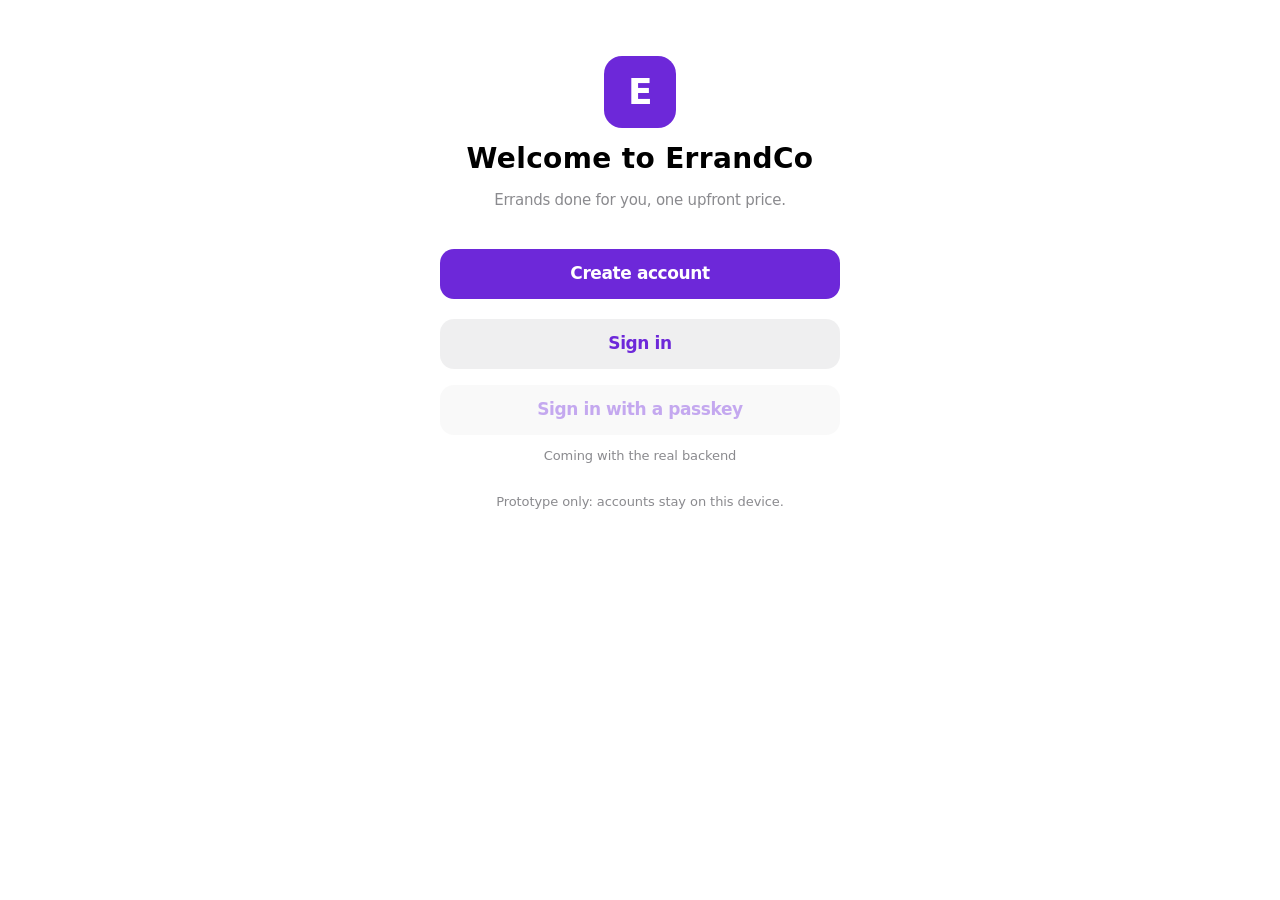
==== customer/index.html @ 7cc0bb56 "Clean build" ====
<!doctype html>
<html lang="en">
<head>
<meta charset="utf-8">
<meta http-equiv="Content-Security-Policy" content="default-src 'none'; script-src 'self' https://maps.googleapis.com; script-src-attr 'none'; style-src 'self' 'unsafe-inline' https://fonts.googleapis.com; img-src 'self' data: blob: https://*.googleapis.com https://*.gstatic.com https://*.google.com https://*.googleusercontent.com; font-src https://fonts.gstatic.com; connect-src 'self' https://*.googleapis.com https://*.google.com https://*.gstatic.com data: blob:; worker-src 'self' blob:; manifest-src 'self'; frame-src https://*.google.com; object-src 'none'; base-uri 'none'; form-action 'none'; upgrade-insecure-requests">
<meta name="referrer" content="strict-origin-when-cross-origin">
<meta name="viewport" content="width=device-width,initial-scale=1,viewport-fit=cover">
<title>ErrandCo</title>
<meta name="description" content="Multi-stop errands with one upfront, route-optimized price.">
<meta name="theme-color" content="#6D28D9">
<meta name="apple-mobile-web-app-capable" content="yes">
<meta name="mobile-web-app-capable" content="yes">
<meta name="apple-mobile-web-app-status-bar-style" content="default">
<meta name="apple-mobile-web-app-title" content="ErrandCo">
<link rel="manifest" href="manifest.webmanifest">
<link rel="apple-touch-icon" href="icons/icon-180.png">
<link rel="apple-touch-icon" sizes="152x152" href="icons/icon-152.png">
<link rel="apple-touch-icon" sizes="167x167" href="icons/icon-167.png">
<link rel="apple-touch-icon" sizes="180x180" href="icons/icon-180.png">
<link rel="icon" href="icons/icon-192.png">
<link rel="stylesheet" href="../css/app.css?v=11">
</head>
<body data-app="customer">
<div class="stage" id="stage">
  <div class="device" id="device">
    <div class="statusbar" aria-hidden="true"><span id="sbtime">9:41</span><span class="isl"></span><span class="sym"><svg width="18" height="12" viewBox="0 0 18 12"><rect x="0" y="8" width="3" height="4" rx="1" fill="currentColor"/><rect x="5" y="5" width="3" height="7" rx="1" fill="currentColor"/><rect x="10" y="2" width="3" height="10" rx="1" fill="currentColor"/><rect x="15" y="0" width="3" height="12" rx="1" fill="currentColor"/></svg><svg width="26" height="12" viewBox="0 0 26 12"><rect x=".5" y=".5" width="22" height="11" rx="3" fill="none" stroke="currentColor" opacity=".4"/><rect x="2" y="2" width="17" height="8" rx="1.5" fill="currentColor"/><rect x="23.5" y="4" width="1.5" height="4" rx=".7" fill="currentColor" opacity=".4"/></svg></span></div>
    <div id="map" aria-label="Map"></div>
    <div id="screen"></div>
    <div class="toast" id="toast" role="status" aria-live="polite"></div>
    <div class="homebar"></div>
  </div>
</div>
<div class="desk" id="desk" style="display:none"></div>
<script src="../js/config.js?v=11"></script>
<script src="../js/settings.js?v=11"></script>
<script src="../js/icons.js?v=11"></script>
<script src="../js/solver.js?v=11"></script>
<script src="../js/maps.js?v=11"></script>
<script src="../js/places.js?v=11"></script>
<script src="../js/catalog.js?v=11"></script>
<script src="../js/pricing.js?v=11"></script>
<script src="../js/pay.js?v=11"></script>
<script src="../js/data.js?v=11"></script>
<script src="../js/orders.js?v=11"></script>
<script src="../js/auth.js?v=11"></script>
<script src="../js/app.js?v=11"></script>
<script src="../js/addstop.js?v=11"></script>
<script src="../js/line.js?v=11"></script>
<script src="../js/tiles.js?v=11"></script>
</body>
</html>
---- css/app.css ----
/* ErrandCo — iOS (HIG) styled prototype. Tokens follow Apple system colors; one brand accent. */
:root{
  --accent:#6D28D9; --on-accent:#fff;
  --tint:var(--accent);
  --bg:#fff; --bg2:#F2F2F7; --bg-grouped:#F2F2F7; --cell:#fff; --cell-pressed:#E5E5EA;
  --label:#000; --label2:rgba(60,60,67,.6); --label3:rgba(60,60,67,.3);
  --sep:rgba(60,60,67,.18); --fill:rgba(120,120,128,.12); --fill2:rgba(120,120,128,.2);
  --material:rgba(249,249,249,.78); --material-thick:rgba(255,255,255,.88);
  --green:#34C759; --orange:#FF9500; --red:#FF3B30; --yellow:#FFCC00; --gold:#B7791F;
  --shadow:0 8px 32px rgba(0,0,0,.14);
  --map-land:#F1EFE9; --map-road:#fff; --map-major:#FFE9A8; --map-water:#AADAFF; --map-park:#CDEBC6; --map-label:#5B7E99;
  --map-casing:rgba(0,0,0,.18); --map-pin-dark:#1C1C1E; --map-done:#8E8E93;
  --spring:cubic-bezier(.32,.72,0,1); --sat:0px; --sab:0px;
  --font:-apple-system,BlinkMacSystemFont,"SF Pro Text","SF Pro Display","SF Pro",system-ui,"Helvetica Neue",Helvetica,Arial,sans-serif;
  color-scheme:light dark;
}
@media (prefers-color-scheme:dark){:root{
  --tint:color-mix(in srgb,var(--accent) 55%,#fff);
  --bg:#000; --bg2:#1C1C1E; --bg-grouped:#000; --cell:#1C1C1E; --cell-pressed:#2C2C2E;
  --label:#fff; --label2:rgba(235,235,245,.6); --label3:rgba(235,235,245,.3);
  --sep:rgba(84,84,88,.6); --fill:rgba(120,120,128,.24); --fill2:rgba(120,120,128,.36);
  --material:rgba(30,30,30,.75); --material-thick:rgba(28,28,30,.9);
  --map-land:#242628; --map-road:#3A3D41; --map-major:#5A4E2E; --map-water:#17304A; --map-park:#22392A; --map-label:#7FA3C2;
  --map-casing:rgba(0,0,0,.5); --map-pin-dark:#3A3A3C; --shadow:0 8px 32px rgba(0,0,0,.6);
}}
*{box-sizing:border-box;-webkit-tap-highlight-color:transparent}
html,body{margin:0;height:100%}
body{font-family:var(--font);font-size:17px;line-height:1.29;letter-spacing:-.41px;color:var(--label);background:var(--bg-grouped);-webkit-font-smoothing:antialiased;overflow:hidden}
button{font:inherit;color:inherit;letter-spacing:inherit}
svg.i{width:22px;height:22px;flex:none;stroke:currentColor;fill:none;stroke-width:1.8;stroke-linecap:round;stroke-linejoin:round;vertical-align:middle}
svg.i.s{width:17px;height:17px}svg.i.l{width:28px;height:28px}svg.i.fill{fill:currentColor;stroke:none}

/* ---------- Prototype shell (desktop) ---------- */
.proto{position:fixed;top:12px;left:50%;transform:translateX(-50%);z-index:1000;display:flex;gap:8px;align-items:center;padding:4px;border-radius:14px;background:var(--material);backdrop-filter:blur(20px) saturate(180%);-webkit-backdrop-filter:blur(20px) saturate(180%);box-shadow:0 2px 12px rgba(0,0,0,.12)}
.proto .brand{font-weight:700;font-size:15px;padding:0 8px 0 10px;white-space:nowrap}
.more{width:32px;height:32px;border-radius:50%;border:0;background:var(--fill);cursor:pointer;display:grid;place-items:center}
.pop{position:fixed;z-index:1001;top:60px;left:50%;transform:translateX(-50%);width:280px;background:var(--material-thick);backdrop-filter:blur(30px) saturate(180%);-webkit-backdrop-filter:blur(30px) saturate(180%);border-radius:14px;box-shadow:var(--shadow);padding:8px 0;display:none}
.pop.open{display:block;animation:popin .35s var(--spring)}

.pop h6{margin:6px 16px;font-size:13px;color:var(--label2);font-weight:400;text-transform:uppercase;letter-spacing:0}
.pop .acc{display:flex;align-items:center;gap:12px;padding:11px 16px;cursor:pointer;border:0;background:none;width:100%;text-align:left}
.pop .acc:active{background:var(--fill)}.pop .acc .dot{width:22px;height:22px;border-radius:50%}
.pop .acc .ck{margin-left:auto;color:var(--tint);visibility:hidden}.pop .acc.cur .ck{visibility:visible}
.stage{position:absolute;inset:0;display:flex;align-items:center;justify-content:center;padding-top:56px}
.device{position:relative;width:390px;height:844px;border-radius:54px;background:var(--bg);overflow:hidden;box-shadow:0 0 0 11px #1a1a1a,0 0 0 13px #3a3a3a,0 30px 80px rgba(0,0,0,.35);--sat:47px;--sab:34px;transform-origin:center;isolation:isolate}
.statusbar{position:absolute;top:0;left:0;right:0;height:47px;z-index:60;display:flex;align-items:center;justify-content:space-between;padding:0 30px 0 44px;font-weight:600;font-size:16px;pointer-events:none}
.statusbar .isl{position:absolute;left:50%;top:11px;width:122px;height:35px;border-radius:20px;background:#000;transform:translateX(-50%)}
.statusbar .sym{display:flex;gap:6px;align-items:center}
.homebar{position:absolute;bottom:8px;left:50%;transform:translateX(-50%);width:134px;height:5px;border-radius:3px;background:var(--label);z-index:70;pointer-events:none}
.desk{position:absolute;inset:0;padding-top:64px;overflow:auto;background:var(--bg-grouped)}

/* ---------- Screen basics ---------- */
#map{position:absolute;inset:0;z-index:0;transition:opacity .4s var(--spring)}
#map svg{width:100%;height:100%;display:block}
#screen{position:absolute;inset:0;z-index:1;pointer-events:none}
#screen>*{pointer-events:auto}.btn,.cell.tap,.chip,.seg button,.tabbar button,.iconbtn,.where{transition:transform .35s var(--spring),filter .2s,background-color .2s;cursor:pointer;user-select:none}.btn:active,.chip:active,.iconbtn:active,.where:active{transform:scale(.96);filter:brightness(.92)}
.cell.tap:active{background:var(--cell-pressed)}

.fade{animation:fade .35s ease}@keyframes fade{from{opacity:0}to{opacity:1}}

/* Floating map buttons */
.fbtn{position:absolute;z-index:5;width:44px;height:44px;border-radius:50%;border:0;background:var(--material-thick);backdrop-filter:blur(20px);-webkit-backdrop-filter:blur(20px);box-shadow:0 2px 10px rgba(0,0,0,.18);display:grid;place-items:center;cursor:pointer}
.fbtn.tl{top:calc(var(--sat) + 8px);left:16px}

/* ---------- Sheet with grabber + detents ---------- */
.sheet{position:absolute;left:0;right:0;bottom:0;z-index:10;display:flex;flex-direction:column;background:var(--material-thick);backdrop-filter:blur(30px) saturate(180%);-webkit-backdrop-filter:blur(30px) saturate(180%);border-radius:14px 14px 0 0;box-shadow:0 -2px 24px rgba(0,0,0,.14);transition:height .5s var(--spring);will-change:height}
.sheet.solid{background:var(--bg)}
.sheet .grabber{flex:none;height:21px;display:flex;align-items:center;justify-content:center;cursor:grab;touch-action:none}
.sheet .grabber i{width:36px;height:5px;border-radius:3px;background:var(--label3)}
.sheet .sh-head{flex:none;padding:0 16px 8px;touch-action:none}
.sheet .sh-body{flex:1;overflow-y:auto;overflow-x:hidden;padding:0 16px 16px;overscroll-behavior:contain}
.sheet .sh-foot{flex:none;padding:8px 16px calc(var(--sab) + 8px);border-top:.5px solid var(--sep);background:var(--material-thick)}
.sheet.has-tabbar{bottom:calc(49px + var(--sab))}
.sheet.has-tabbar .sh-body{padding-bottom:8px}

/* ---------- Type ---------- */
.lt{font-size:34px;line-height:41px;font-weight:700;letter-spacing:.37px;margin:0}
.t1{font-size:28px;line-height:34px;font-weight:700;letter-spacing:.36px;margin:0}
.t2{font-size:22px;line-height:28px;font-weight:700;letter-spacing:.35px;margin:0}
.t3{font-size:20px;line-height:25px;font-weight:600;letter-spacing:.38px;margin:0}
.hl{font-size:17px;font-weight:600}
.sub{font-size:15px;letter-spacing:-.24px}
.fn{font-size:13px;letter-spacing:-.08px;color:var(--label2)}
.cap{font-size:12px;color:var(--label2)}
.sec{color:var(--label2)}.tint{color:var(--tint)}.green{color:var(--green)}
.num{font-variant-numeric:tabular-nums}
.big-price{font-size:48px;font-weight:700;letter-spacing:-.5px;line-height:1}

/* ---------- Grouped inset lists ---------- */
.group-h{font-size:13px;color:var(--label2);text-transform:uppercase;margin:24px 16px 8px;letter-spacing:-.08px}
.sh-body .group-h,.page-body .group-h{margin-left:16px}
.group{background:var(--cell);border-radius:10px;overflow:hidden}
.group+.group-f,.group-f{font-size:13px;color:var(--label2);margin:8px 16px 0;line-height:18px}
.sheet .group{background:var(--cell)}
.cell{display:flex;align-items:center;gap:12px;min-height:44px;padding:11px 16px;position:relative;background:var(--cell)}
.cell+.cell::before{content:'';position:absolute;top:0;right:0;left:var(--inset,16px);border-top:.5px solid var(--sep)}
.cell .ic{width:30px;height:30px;border-radius:7px;display:grid;place-items:center;flex:none;background:var(--accent);color:var(--on-accent)}
.cell .ic svg{width:18px;height:18px}
.cell .ic.gray{background:#8E8E93;color:#fff}.cell .ic.green{background:var(--green);color:#fff}.cell .ic.orange{background:var(--orange);color:#fff}.cell .ic.round{border-radius:50%;width:40px;height:40px}
.cell .grow{flex:1;min-width:0}.cell .title{font-size:17px}.cell .subt{font-size:15px;color:var(--label2);margin-top:1px}
.cell .acc{color:var(--label2);display:flex;align-items:center;gap:4px;white-space:nowrap}
.cell .chev{color:var(--label3)}
.cell input[type=text],.cell input[type=number],.cell select{border:0;background:transparent;font:inherit;color:var(--label);outline:none;width:100%;padding:0}
.cell input::placeholder{color:var(--label3)}
.ellip{white-space:nowrap;overflow:hidden;text-overflow:ellipsis}

/* ---------- Controls ---------- */
.btn{display:flex;align-items:center;justify-content:center;gap:8px;width:100%;min-height:50px;border:0;border-radius:14px;font-size:17px;font-weight:600;background:var(--accent);color:var(--on-accent)}
.btn.gray{background:var(--fill);color:var(--tint)}.btn.plain{background:none;color:var(--tint);min-height:44px}
.btn.dark{background:var(--label);color:var(--bg)}.btn.sm{min-height:34px;font-size:15px;width:auto;padding:0 14px;border-radius:17px;display:inline-flex}
.btn:disabled{opacity:.4;pointer-events:none}
.btn+.btn{margin-top:8px}
.chip{display:inline-flex;align-items:center;gap:6px;height:34px;padding:0 14px;border-radius:17px;border:0;background:var(--fill);font-size:15px;font-weight:500;white-space:nowrap}
.chip.on{background:var(--accent);color:var(--on-accent)}
.chip.tint{color:var(--tint)}
.chips{display:flex;gap:8px;overflow-x:auto;scrollbar-width:none;padding:2px 0}.chips::-webkit-scrollbar{display:none}
.seg{display:flex;background:var(--fill);border-radius:9px;padding:2px;position:relative}
.seg button{flex:1;border:0;background:none;padding:6px 8px;font-size:13px;font-weight:500;border-radius:7px;min-height:28px;position:relative;z-index:1}
.seg button.on{background:var(--cell);font-weight:600;box-shadow:0 3px 8px rgba(0,0,0,.12),0 3px 1px rgba(0,0,0,.04)}
@media (prefers-color-scheme:dark){.seg button.on{background:#636366}}
.iconbtn{width:36px;height:36px;border-radius:50%;border:0;background:var(--fill);display:grid;place-items:center;color:var(--tint);flex:none}
.iconbtn.on{background:var(--accent);color:var(--on-accent)}
.toggle{position:relative;width:51px;height:31px;border-radius:16px;background:var(--fill2);border:0;flex:none;cursor:pointer;transition:background .25s}
.toggle::after{content:'';position:absolute;top:2px;left:2px;width:27px;height:27px;border-radius:50%;background:#fff;box-shadow:0 3px 8px rgba(0,0,0,.15);transition:transform .35s var(--spring)}
.toggle.on{background:var(--green)}.toggle.on::after{transform:translateX(20px)}
.stepper{display:flex;background:var(--fill);border-radius:8px;overflow:hidden}.stepper button{border:0;background:none;width:44px;height:32px;font-size:20px;cursor:pointer}.stepper button+button{border-left:.5px solid var(--sep)}
.badge{display:inline-flex;align-items:center;gap:3px;height:20px;padding:0 7px;border-radius:6px;font-size:12px;font-weight:600;background:var(--fill);color:var(--label2);vertical-align:middle;white-space:nowrap}
.badge.acc{background:var(--accent);color:var(--on-accent)}.badge.green{background:rgba(52,199,89,.16);color:#1E8E3E}.badge.orange{background:rgba(255,149,0,.16);color:#B25E00}
@media (prefers-color-scheme:dark){.badge.green{color:#30D158}.badge.orange{color:#FFB340}}
.bar{height:6px;border-radius:3px;background:var(--fill);overflow:hidden}.bar>i{display:block;height:100%;background:var(--accent);border-radius:3px;transition:width .6s var(--spring)}
.input{width:100%;height:44px;border:0;border-radius:10px;background:var(--fill);padding:0 12px;font:inherit;color:var(--label);outline:none}
.input:focus{box-shadow:0 0 0 2px var(--accent)}
.where{display:flex;align-items:center;gap:10px;height:52px;padding:0 16px;border-radius:12px;background:var(--fill);font-size:20px;font-weight:600;border:0;width:100%;text-align:left;color:var(--label)}

/* Upsell cards (honest) */
.ups{border-radius:12px;background:var(--cell);padding:12px 12px 12px 16px;display:flex;gap:12px;align-items:center;position:relative}
.ups+.ups{margin-top:8px}
.ups .x{position:absolute;top:6px;right:6px;width:24px;height:24px;border-radius:50%;border:0;background:var(--fill);color:var(--label2);display:grid;place-items:center;cursor:pointer}
.ups .x svg{width:12px;height:12px}

/* Route list */
.rstop{display:flex;gap:12px;position:relative;padding:10px 0}
.rstop .rail{width:28px;display:flex;flex-direction:column;align-items:center;flex:none}
.rstop .n{width:26px;height:26px;border-radius:50%;background:var(--accent);color:var(--on-accent);display:grid;place-items:center;font-size:13px;font-weight:700}
.rstop .n.done{background:var(--map-done)}.rstop .n.end{background:var(--map-pin-dark);border-radius:7px}.rstop .n.start{background:var(--map-pin-dark);width:14px;height:14px;margin:6px}
.rstop:not(:last-child) .rail::after{content:'';flex:1;width:2px;background:var(--sep);margin-top:4px;margin-bottom:-14px}
.carry{display:inline-flex;align-items:center;gap:4px;font-size:12px;color:var(--tint);font-weight:600}

/* Tab bar & nav bar */
.tabbar{position:absolute;left:0;right:0;bottom:0;z-index:20;display:flex;height:calc(49px + var(--sab));padding-bottom:var(--sab);background:var(--material);backdrop-filter:blur(20px) saturate(180%);-webkit-backdrop-filter:blur(20px) saturate(180%);border-top:.5px solid var(--sep)}
.tabbar button{flex:1;border:0;background:none;display:flex;flex-direction:column;align-items:center;justify-content:center;gap:2px;font-size:10px;font-weight:500;color:#8E8E93;padding-top:2px}
.tabbar button svg{width:24px;height:24px}
.tabbar button.on{color:var(--tint)}
.page{position:absolute;inset:0;overflow-y:auto;background:var(--bg-grouped);padding-bottom:calc(49px + var(--sab) + 24px)}
.page.notab{padding-bottom:calc(var(--sab) + 24px)}
.navbar{position:sticky;top:0;z-index:15;height:calc(44px + var(--sat));padding-top:var(--sat);display:flex;align-items:center;justify-content:center;border-bottom:.5px solid transparent;transition:background .25s,border-color .25s}
.navbar .nt{font-size:17px;font-weight:600;opacity:0;transform:translateY(6px);transition:opacity .25s,transform .35s var(--spring)}
.navbar .nl,.navbar .nr{position:absolute;bottom:0;height:44px;display:flex;align-items:center;padding:0 8px}.navbar .nl{left:0}.navbar .nr{right:8px}
.page.scrolled .navbar{background:var(--material);backdrop-filter:blur(20px) saturate(180%);-webkit-backdrop-filter:blur(20px) saturate(180%);border-bottom-color:var(--sep)}
.page.scrolled .navbar .nt{opacity:1;transform:none}
.page .lt{padding:4px 16px 8px;transition:opacity .2s}
.page.scrolled .lt{opacity:0}
.page-body{padding:0 16px}
.backbtn{display:flex;align-items:center;gap:2px;color:var(--tint);border:0;background:none;font-size:17px;cursor:pointer;padding:0 8px}

/* Chat */
.bubble{max-width:78%;padding:8px 14px;border-radius:18px;margin:2px 0;font-size:17px;line-height:22px;width:fit-content}
.bubble.me{background:var(--accent);color:var(--on-accent);margin-left:auto;border-bottom-right-radius:6px}
.bubble.them{background:var(--fill2);border-bottom-left-radius:6px}
.chatbar{display:flex;gap:8px;align-items:center}
.chatbar input{flex:1;height:36px;border-radius:18px;border:.5px solid var(--sep);background:var(--cell);padding:0 14px;font:inherit;color:var(--label);outline:none}

/* Runner */
.go{width:96px;height:96px;border-radius:50%;border:0;background:var(--accent);color:var(--on-accent);font-size:26px;font-weight:800;letter-spacing:1px;box-shadow:0 0 0 8px color-mix(in srgb,var(--accent) 22%,transparent),0 10px 30px rgba(0,0,0,.25);cursor:pointer;transition:transform .4s var(--spring)}
.go:active{transform:scale(.92)}
.turn{position:absolute;z-index:6;top:calc(var(--sat) + 8px);left:12px;right:12px;border-radius:16px;background:#1C1C1E;color:#fff;padding:12px 14px;display:flex;gap:12px;align-items:center;box-shadow:var(--shadow)}
.turn .ar{width:48px;height:48px;border-radius:12px;background:var(--accent);color:var(--on-accent);display:grid;place-items:center;flex:none}
.ring{--p:1;width:46px;height:46px;border-radius:50%;background:conic-gradient(var(--accent) calc(var(--p)*360deg),var(--fill) 0);display:grid;place-items:center;flex:none}
.ring b{width:38px;height:38px;border-radius:50%;background:var(--cell);display:grid;place-items:center;font-size:14px}
.pill-online{position:absolute;z-index:6;top:calc(var(--sat) + 8px);left:50%;transform:translateX(-50%);display:flex;align-items:center;gap:8px;height:44px;padding:0 6px 0 16px;border-radius:22px;background:var(--material-thick);backdrop-filter:blur(20px);-webkit-backdrop-filter:blur(20px);box-shadow:0 2px 10px rgba(0,0,0,.15);font-weight:600;white-space:nowrap}
.dot{width:10px;height:10px;border-radius:50%;background:var(--green);display:inline-block}

.indet{height:4px;border-radius:2px;background:var(--fill);overflow:hidden;position:relative}.indet::after{content:'';position:absolute;inset:0;width:40%;background:var(--accent);border-radius:2px;animation:ind 1.3s ease-in-out infinite}
@keyframes ind{0%{transform:translateX(-100%)}100%{transform:translateX(250%)}}

/* Rating */
.stars{display:flex;gap:8px;justify-content:center}.stars button{border:0;background:none;color:var(--label3);cursor:pointer;padding:4px;transition:transform .35s var(--spring)}
.stars button.on{color:var(--yellow)}.stars button:active{transform:scale(1.25)}
.stars svg{width:40px;height:40px;fill:currentColor;stroke:none}
.avatar{width:56px;height:56px;border-radius:50%;display:grid;place-items:center;font-weight:700;font-size:20px;color:#fff;flex:none;background:#8E8E93}
.avatar.s{width:40px;height:40px;font-size:15px}.avatar.xl{width:80px;height:80px;font-size:28px}

/* Toast */
.toast{position:absolute;left:50%;top:calc(var(--sat) + 10px);z-index:900;transform:translate(-50%,-140%);background:var(--material-thick);backdrop-filter:blur(20px);-webkit-backdrop-filter:blur(20px);padding:10px 18px;border-radius:22px;box-shadow:var(--shadow);font-size:15px;font-weight:500;transition:transform .5s var(--spring);display:flex;gap:8px;align-items:center;max-width:90%;white-space:nowrap}
.toast.show{transform:translate(-50%,0)}

/* ---------- Owner (desktop) ---------- */
.owner{display:grid;grid-template-columns:240px 1fr;min-height:100%}
.side{padding:16px 12px;position:sticky;top:0;align-self:start;height:calc(100vh - 64px)}
.side .sb{display:flex;align-items:center;gap:10px;width:100%;padding:8px 10px;border-radius:8px;border:0;background:none;text-align:left;font-size:15px;cursor:pointer;color:var(--label)}
.side .sb svg{color:var(--tint);width:20px;height:20px}
.side .sb.on{background:var(--accent);color:var(--on-accent)}.side .sb.on svg{color:var(--on-accent)}
.side .sb:hover:not(.on){background:var(--fill)}
.omain{padding:16px 32px 48px;max-width:1200px}
.kgrid{display:grid;grid-template-columns:repeat(auto-fill,minmax(210px,1fr));gap:12px}
.kcard{background:var(--cell);border-radius:12px;padding:16px}
.kcard .k{font-size:28px;font-weight:700;letter-spacing:.3px;margin-top:4px}
.kcard .d{font-size:13px;margin-top:4px}
.panel{background:var(--cell);border-radius:12px;padding:16px;margin-top:16px}
.panel h3{margin:0 0 12px;font-size:17px;font-weight:600}
table{width:100%;border-collapse:collapse;font-size:15px}
th{text-align:left;font-size:12px;color:var(--label2);font-weight:500;text-transform:uppercase;padding:8px;border-bottom:.5px solid var(--sep)}
td{padding:10px 8px;border-bottom:.5px solid var(--sep);vertical-align:middle}
tr:last-child td{border-bottom:0}
.two{display:grid;grid-template-columns:1fr 1fr;gap:16px}
.frow{display:flex;align-items:center;justify-content:space-between;gap:12px;padding:8px 0;border-bottom:.5px solid var(--sep)}
.frow:last-child{border-bottom:0}.frow input{width:110px;text-align:right}
.mix{display:flex;height:12px;border-radius:6px;overflow:hidden}.mix i{display:block}
.demo-note{font-size:12px;color:var(--label2)}
.mobile-owner-tabs{display:none}

/* ---------- Mobile: real device, no frame ---------- */
@media (max-width:600px){
  body{background:var(--bg)}
  .stage{padding:0;display:block}
  .device{width:100%;height:100%;border-radius:0;box-shadow:none;--sat:env(safe-area-inset-top,0px);--sab:env(safe-area-inset-bottom,0px)}
  .statusbar,.homebar{display:none}
  .proto{left:auto;right:12px;transform:none;top:calc(env(safe-area-inset-top,0px) + 12px);padding:0;background:none;box-shadow:none;backdrop-filter:none;-webkit-backdrop-filter:none}
  .proto .seg,.proto .brand{display:none}
  .proto .more{width:36px;height:36px;background:var(--material-thick);backdrop-filter:blur(20px);-webkit-backdrop-filter:blur(20px);box-shadow:0 2px 10px rgba(0,0,0,.18)}
  .pop{left:auto;right:12px;transform:none;top:calc(env(safe-area-inset-top,0px) + 56px)}
  @keyframes popin{from{opacity:0;transform:scale(.9)}to{opacity:1;transform:scale(1)}}
  .pop .viewseg{display:flex!important}
  .desk{padding-top:env(safe-area-inset-top,0px)}
  .owner{display:block}.side{display:none}.omain{padding:8px 16px 48px}
  .mobile-owner-tabs{display:flex;gap:8px;overflow-x:auto;padding:8px 52px 4px 0;scrollbar-width:none;position:sticky;top:0;z-index:5;background:var(--bg-grouped)}
  .two{grid-template-columns:1fr}.kgrid{grid-template-columns:1fr 1fr}
  .panel{overflow-x:auto}
}
.pop .viewseg{display:none;margin:4px 16px 8px}
@media (prefers-reduced-motion:reduce){*{animation-duration:.01ms!important;transition-duration:.01ms!important}}

/* toast clears floating chrome (turn card / online pill) */
.device:has(.turn) .toast,.device:has(.pill-online) .toast{top:calc(var(--sat) + 96px)}

@media (max-width:600px){
  .pill-online{left:16px;transform:none;max-width:calc(100% - 76px)}
  .pill-online .hl{white-space:nowrap}
  .turn{right:60px}
}
@media (max-width:600px){.page .lt{width:fit-content;max-width:calc(100% - 60px)}}
/* ---------- Add a stop: search + store browser ---------- */
.navbar.solid{background:var(--material);backdrop-filter:blur(20px) saturate(180%);-webkit-backdrop-filter:blur(20px) saturate(180%);border-bottom-color:var(--sep)}
.navbar.solid .nt{opacity:1;transform:none;max-width:60%;overflow:hidden;text-overflow:ellipsis;white-space:nowrap}
.storepg .navbar .nt{opacity:0}.storepg.scrolled .navbar .nt{opacity:1}
.ico{display:inline-grid;place-items:center}
.acwrap{position:sticky;top:calc(44px + var(--sat));z-index:14;padding:10px 16px;background:var(--bg-grouped)}
.acfield{display:flex;align-items:center;gap:8px;height:44px;padding:0 6px 0 12px;border-radius:12px;background:var(--fill);color:var(--label2)}
.acfield input{flex:1;min-width:0;border:0;background:none;font:inherit;color:var(--label);outline:none;height:100%}
.acfield input::placeholder{color:var(--label2)}
.acfield:focus-within{box-shadow:0 0 0 2px color-mix(in srgb,var(--accent) 60%,transparent)}
.clr{width:30px;height:30px;border:0;border-radius:50%;background:none;color:var(--label2);display:grid;place-items:center;cursor:pointer;visibility:hidden}
.aclist{padding:0 16px}
.acempty{display:flex;flex-direction:column;align-items:center;text-align:center;gap:8px;padding:48px 24px;color:var(--label2)}
.acempty.compact{padding:24px 16px}.acempty .hl{color:var(--label)}.acempty svg.l{width:34px;height:34px;color:var(--label3)}
.acempty .indet{width:120px}
.acnone{padding:14px 16px}
.cell.ac{min-height:60px;--inset:60px;gap:12px}.cell.ac.sel{background:var(--cell-pressed)}
.acic{width:34px;height:34px;border-radius:50%;background:var(--fill);color:var(--label2);display:grid;place-items:center;flex:none}
.acic.store{background:color-mix(in srgb,var(--accent) 14%,transparent);color:var(--tint)}
.acp{font-size:17px;font-weight:400}.acp b,.acs b{font-weight:600;color:var(--label)}
.acs{font-size:14px;color:var(--label2);margin-top:1px}
.acattr{font-size:12px;color:var(--label2);text-align:right;margin:8px 4px 0}.acattr.g{font-weight:500}
.plhead{display:flex;align-items:center;gap:12px;margin-top:8px}.plhead .acic{width:44px;height:44px}
.stack{display:flex;flex-direction:column;gap:8px}
.row8{display:flex;gap:8px;align-items:center}
/* store */
.sthead{display:flex;flex-wrap:wrap;gap:12px;align-items:center;padding:8px 16px 4px}
.stlogo{width:60px;height:60px;border-radius:16px;background:var(--fill);color:var(--label);display:grid;place-items:center;flex:none}
.stlogo svg.l{width:30px;height:30px}
.sthead .grow{flex:1;min-width:0}.sttitle{margin:0;font-size:26px;line-height:32px}
.stnote{flex-basis:100%;background:color-mix(in srgb,var(--orange) 14%,transparent);border-radius:10px;padding:8px 10px;color:var(--label)}
.ststicky{position:sticky;top:calc(44px + var(--sat));z-index:14;background:var(--bg-grouped);padding:8px 16px 8px;border-bottom:.5px solid var(--sep)}
.sttabs{display:flex;gap:0;overflow-x:auto;scrollbar-width:none;margin:2px -16px 0;padding:0 16px}.sttabs::-webkit-scrollbar{display:none}
.sttabs .chip{height:44px;font-size:14px}
.chip.on{background:var(--label);color:var(--bg)}
.stsec{scroll-margin-top:120px}
#stList{padding:0 16px}
.storepg{padding-bottom:calc(var(--sab) + 96px)}
.ilist .irow+.irow{border-top:.5px solid var(--sep)}
.irow{display:flex;align-items:center;gap:12px;padding:10px 12px 10px 16px;min-height:72px;background:var(--cell);cursor:pointer}
.irow.oos{opacity:.5;cursor:default}
.irow .grow{flex:1;min-width:0}
.iname{font-size:16px;line-height:20px}.iprice{font-size:15px;font-weight:600;margin-top:2px}
.ithumb{width:52px;height:52px;border-radius:12px;background:var(--fill);color:var(--tint);display:grid;place-items:center;flex:none;overflow:hidden}
.ithumb img{width:100%;height:100%;object-fit:cover}
.addbtn{width:34px;height:34px;border-radius:50%;border:0;background:var(--fill);color:var(--tint);display:grid;place-items:center;flex:none;cursor:pointer;}
.qty{display:flex;align-items:center;gap:2px;background:var(--fill);border-radius:17px;height:34px;flex:none}
.qty button{width:34px;height:34px;border:0;background:none;color:var(--tint);display:grid;place-items:center;cursor:pointer}
.qty span{min-width:18px;text-align:center;font-weight:600;font-size:15px}
.irow.inc .ithumb{box-shadow:inset 0 0 0 2px var(--accent)}
.cartbar{position:absolute;left:0;right:0;bottom:0;z-index:20;padding:10px 16px calc(var(--sab) + 6px);background:var(--material-thick);backdrop-filter:blur(20px);-webkit-backdrop-filter:blur(20px);border-top:.5px solid var(--sep);transform:translateY(110%);transition:transform .4s var(--spring)}
.cartbar.show{transform:none}
.cartbar .btn{justify-content:space-between;padding:0 16px;display:flex;align-items:center;gap:10px}
.cartbar .cnt{min-width:26px;height:26px;border-radius:13px;background:rgba(255,255,255,.25);display:grid;place-items:center;font-size:14px;padding:0 6px}
.cscrim{position:absolute;inset:0;z-index:40;background:rgba(0,0,0,.35);animation:fadein .25s}
.csheet{position:absolute;left:0;right:0;bottom:0;z-index:41;max-height:86%;display:flex;flex-direction:column;background:var(--bg-grouped);border-radius:14px 14px 0 0;box-shadow:0 -4px 30px rgba(0,0,0,.25);animation:sheetup .45s var(--spring);outline:none}
.csheet .grabber{height:20px;display:grid;place-items:center}.csheet .grabber i{width:36px;height:5px;border-radius:3px;background:var(--label3)}
.chead{display:flex;align-items:center;gap:12px;padding:0 16px 8px}
.cbody{flex:1;overflow-y:auto;padding:0 16px 12px}
.cfoot{padding:8px 16px calc(var(--sab) + 8px);border-top:.5px solid var(--sep);background:var(--material-thick)}
@keyframes sheetup{from{transform:translateY(100%)}}
@keyframes fadein{from{opacity:0}}
.sttabs[hidden]{display:none}
.chead .grow,.irow .grow{flex:1;min-width:0}
/* ---------- Trip flow (phase 1 redesign): one trip screen + sheets, review, tracking. 4/8 spacing. ---------- */
.hello{margin:0 0 16px}
.where{font-size:17px;height:48px;gap:8px;color:var(--label2);font-weight:400}
.slist,.rlist{list-style:none;margin:0;padding:0}
.srow{display:flex;align-items:center;gap:12px;width:100%;min-height:64px;padding:8px 0;border:0;border-bottom:.5px solid var(--sep);background:none;text-align:left;color:var(--label);cursor:pointer}
.srow>svg{color:var(--label3)}
.srow .grow,.rlist .grow,.runner .grow,.quiet .grow{display:flex;flex-direction:column;gap:2px;min-width:0;flex:1}
.sn{width:28px;height:28px;border-radius:50%;background:var(--label);color:var(--bg);display:grid;place-items:center;font-size:13px;font-weight:600;flex:none}
.sn.end,.rlist li.done .sn{background:var(--fill);color:var(--label2)}
.empty{margin:8px 0 0;color:var(--label2)}
.addstop{margin-top:16px}
.rlist{margin-bottom:16px}.rlist li{display:flex;align-items:center;gap:12px;padding:8px 0}
.pbox{margin-top:16px;padding:4px 16px;background:var(--cell);border-radius:12px}
.pline{display:flex;justify-content:space-between;gap:16px;padding:8px 0;font-size:15px;color:var(--label2)}
.pline.b{color:var(--label);font-weight:600;border-top:.5px solid var(--sep)}
.note{margin:8px 4px 0}
.quiet{display:flex;align-items:center;gap:12px;width:100%;margin-top:24px;padding:12px 0;border:0;border-top:.5px solid var(--sep);background:none;text-align:left;color:var(--label);cursor:pointer}
.whensel{appearance:none;-webkit-appearance:none;border:0;background:var(--fill);border-radius:8px;padding:6px 12px;font:inherit;font-size:15px;color:var(--label);margin-left:auto;min-height:44px;text-align-last:right}
.cell .whensel{background:var(--fill)}
.eta{font-size:28px;line-height:34px;font-weight:700}
.eta+p+.bar{margin-top:12px}
.runner{display:flex;align-items:center;gap:12px;padding:16px 0;margin-bottom:8px;border-bottom:.5px solid var(--sep)}
.runner .avatar{width:44px;height:44px;font-size:16px}
.btn.plain.danger{color:var(--red);margin-top:8px}
.ovl{position:absolute;inset:0;z-index:30}
.ovscrim{position:absolute;inset:0;background:rgba(0,0,0,.32)}
.ovsheet{position:absolute;left:0;right:0;bottom:0;top:calc(var(--sat) + 12px);border-radius:12px 12px 0 0;overflow:hidden;background:var(--bg-grouped);box-shadow:0 -4px 24px rgba(0,0,0,.18)}
.ovl.anim .ovscrim{animation:fadein .2s}.ovl.anim .ovsheet{animation:sheetup .4s var(--spring)}
.ovsheet .navbar{height:52px;padding-top:0}.ovsheet .navbar .nl{height:52px}
.ovsheet .page{padding-bottom:24px}
.ithumb{color:var(--label2)}
#plBody{padding-top:16px}#plBody .seg{margin:16px 0}
.ovsheet .page{--sat:0px}.ovsheet .acwrap{top:48px}
/* iPhone tap targets: every control is >=44pt. Transparent borders keep the visible size. */
.navbar .nl button,.navbar .nr button,.navbar .nl a,.navbar .nr a{min-height:44px}
.chip{height:44px;border:5px solid transparent;background-clip:padding-box;border-radius:22px}
.addbtn{width:44px;height:44px;border:5px solid transparent;background-clip:padding-box}
.iconbtn{width:44px;height:44px;border:4px solid transparent;background-clip:padding-box}
.qty{height:44px;border-radius:22px}.qty button{width:44px;height:44px}
.stepper button{height:44px}
.seg button{min-height:44px}
.pbreak{margin:8px 16px 0}.pbreak summary{min-height:44px;display:flex;align-items:center;color:var(--tint);font-size:15px;cursor:pointer;list-style:none}.pbreak summary::-webkit-details-marker{display:none}.pbreak .pline{color:var(--label2)}
/* Clean-start empty states, service tiles, Hold My Spot */
.estate{padding:40px 24px;text-align:center;display:flex;flex-direction:column;align-items:center;gap:6px}
.estate .hl{font-size:17px;font-weight:600;color:var(--label)}
.estate .sub{max-width:280px;margin:0}
.estate .btn{margin-top:16px;max-width:260px}
.panel .estate{padding:24px}
.tiles{display:grid;grid-template-columns:1fr 1fr;gap:12px;margin:4px 0 16px}
.tile{display:flex;flex-direction:column;align-items:flex-start;gap:4px;min-height:132px;padding:16px;border:0;border-radius:16px;background:var(--cell);color:var(--label);text-align:left;cursor:pointer;box-shadow:0 0 0 .5px var(--sep)}
.tile:active{transform:scale(.98)}
.tile-ic{width:36px;height:36px;border-radius:10px;display:grid;place-items:center;background:var(--accent);color:var(--on-accent);margin-bottom:8px}
.tile-t{font-size:17px;font-weight:600}
.tile-s{font-size:13px;line-height:18px;color:var(--label2)}
.lnwrap{position:absolute;inset:0;display:flex;flex-direction:column;background:var(--bg-grouped)}
.lnwrap>.page{position:relative;inset:auto;flex:1 1 auto;min-height:0;padding-bottom:24px}
.lnfoot{flex:none;position:relative;z-index:5;border-top:.5px solid var(--sep,rgba(0,0,0,.12));padding:12px 16px calc(var(--sab) + 12px);background:var(--material);backdrop-filter:blur(20px);-webkit-backdrop-filter:blur(20px)}
.lnfoot:empty{display:none}
.blocked{margin-top:12px;padding:12px 16px;border-radius:12px;background:rgba(255,59,48,.10);color:var(--label)}
.blocked .hl{color:var(--red);margin-bottom:4px}.blocked .sub{margin:0}
.ack{display:flex;gap:12px;align-items:flex-start;min-height:44px;margin:12px 4px 0;font-size:15px;line-height:20px;color:var(--label)}
.ack input{width:22px;height:22px;flex:none;margin-top:1px;accent-color:var(--accent)}
.terms .cell{min-height:0;padding-top:10px;padding-bottom:10px}
.est-label{font-weight:600;color:var(--label)}
.statuscard{margin-top:8px;padding:16px;border-radius:14px;background:var(--cell)}
.code{font-size:22px;font-weight:700;letter-spacing:4px;color:var(--accent)}
.input[type=datetime-local]{min-height:44px;max-width:190px}
#lnBody .cell .grow{min-width:0}
#lnBody .whensel,#lnBody .input{flex:none;width:auto;min-width:96px;margin-left:12px}
#lnBody{padding-bottom:24px}

/* customer home grid (tiles.js) */
.tgrid{display:grid;grid-template-columns:repeat(3,1fr);gap:10px;margin:0 0 16px}
.gtile{display:flex;flex-direction:column;align-items:center;gap:4px;padding:14px 6px 12px;border:0;border-radius:14px;background:var(--cell);color:var(--label);text-align:center;cursor:pointer;box-shadow:0 0 0 .5px var(--sep);min-height:112px}
.gtile:active{transform:scale(.97)}
.gtile-ic{width:40px;height:40px;border-radius:12px;display:grid;place-items:center;background:color-mix(in srgb,#6D28D9 10%,transparent);color:#6D28D9;margin-bottom:4px}
.gtile-ic svg{stroke:#6D28D9;fill:none}
.gtile-t{font-size:13px;font-weight:600;line-height:16px}
.gtile-s{font-size:11px;line-height:14px;color:var(--label2)}
.blocknote{margin:12px 16px;color:var(--label2)}
.draft{margin:0 16px 12px;font-style:italic}
.err{color:var(--red,#d70015);min-height:0;margin-bottom:6px}.err:empty{display:none}
#tsBody .cell.ack{gap:12px;align-items:flex-start}
#tsBody .input{width:100%}

.btn.newOrder{margin:4px 0 14px;min-height:54px;font-size:17px;box-shadow:0 6px 18px color-mix(in srgb,var(--accent) 30%,transparent)}.btn.newOrder svg{width:20px;height:20px}
/* ---------- sign-in (prototype) ---------- */
.auth{position:fixed;inset:0;z-index:1000;background:var(--bg);color:var(--label);overflow-y:auto;-webkit-overflow-scrolling:touch}
.auth[hidden]{display:none}
.au-inner{max-width:440px;margin:0 auto;padding:calc(env(safe-area-inset-top) + 28px) 20px 40px;display:flex;flex-direction:column;gap:12px}
.au-hero{text-align:center;padding:28px 0 12px}.au-logo{width:72px;height:72px;margin:0 auto 14px;border-radius:18px;background:var(--accent);color:#fff;font:700 36px/72px -apple-system,system-ui,sans-serif}
.au-form{display:flex;flex-direction:column;gap:12px;margin:0}
.au-demo{margin:0;padding:10px 12px;border-radius:10px;background:color-mix(in srgb,var(--accent) 12%,transparent);color:var(--tint);font-size:14px;font-weight:600}
.au-field{display:flex;flex-direction:column;gap:6px}.au-row{display:flex;gap:8px;align-items:center}
.au-field input{flex:1;min-width:0;min-height:48px;padding:0 14px;border-radius:12px;border:1px solid var(--sep,#C6C6C8);background:var(--cell);color:var(--label);font-size:17px}
.au-field input:focus{outline:2px solid var(--accent);outline-offset:0}
.au-check{display:flex;gap:10px;align-items:flex-start;font-size:15px;line-height:1.4}.au-check input{width:22px;height:22px;margin-top:1px;accent-color:var(--accent);flex:none}
.linkbtn{background:none;border:0;padding:0;color:var(--tint);font:inherit;text-decoration:underline;cursor:pointer}
.au-err{margin:0;color:var(--red);font-size:15px}.au-err[hidden]{display:none}
.au-passkey{text-align:center}.au-passkey .btn{margin-top:4px}.au-note{text-align:center;margin:4px 0 0}
.au-banner{margin:0;padding:10px 12px;border-radius:10px;background:#FEF3C7;color:#92400E;font-size:15px;font-weight:700;border:1px solid #F59E0B;text-align:center}
.au-demoonly{margin:0;padding:10px 12px;border-radius:10px;background:#FEE2E2;color:#991B1B;font-size:14px;font-weight:600;border:1px solid #F87171}
.au-draft{margin:0;padding:6px 10px;border-radius:8px;background:#FEF3C7;color:#92400E;font-size:13px;font-weight:600;align-self:flex-start}
.au-doc{font-size:15px;line-height:1.5}.au-doc h2,.au-doc h3,.au-doc h4,.au-doc h5{margin:18px 0 6px;line-height:1.25}.au-doc blockquote{margin:8px 0;padding:6px 12px;border-left:3px solid var(--accent);color:var(--label2)}.au-doc ul{padding-left:20px}.au-doc p{margin:8px 0}
.au-top{display:flex}
/* Hold My Spot claims, courier demo chip, checkout timing, drop-off size fields */
.claims{list-style:none;display:flex;flex-wrap:wrap;gap:6px;margin:10px 0 0;padding:0}
.claims li{font-size:13px;font-weight:600;padding:4px 10px;border-radius:999px;background:color-mix(in srgb,var(--accent) 12%,transparent);color:var(--accent)}
.claims li.pend,.pendchip{background:var(--fill);color:var(--label2);font-weight:500}
.pendchip{display:inline-block;font-size:12px;padding:3px 8px;border-radius:999px;margin-left:6px}
#lnEst p,#lnRevEst p{margin:6px 0 0;color:var(--label2)}
#ckModes{margin:0 0 10px}
.flexline{margin:0 0 12px;font-weight:600}
.two-in{display:grid;grid-template-columns:1fr 1fr;gap:8px}
#owDispatch .btn.sm{min-height:44px}
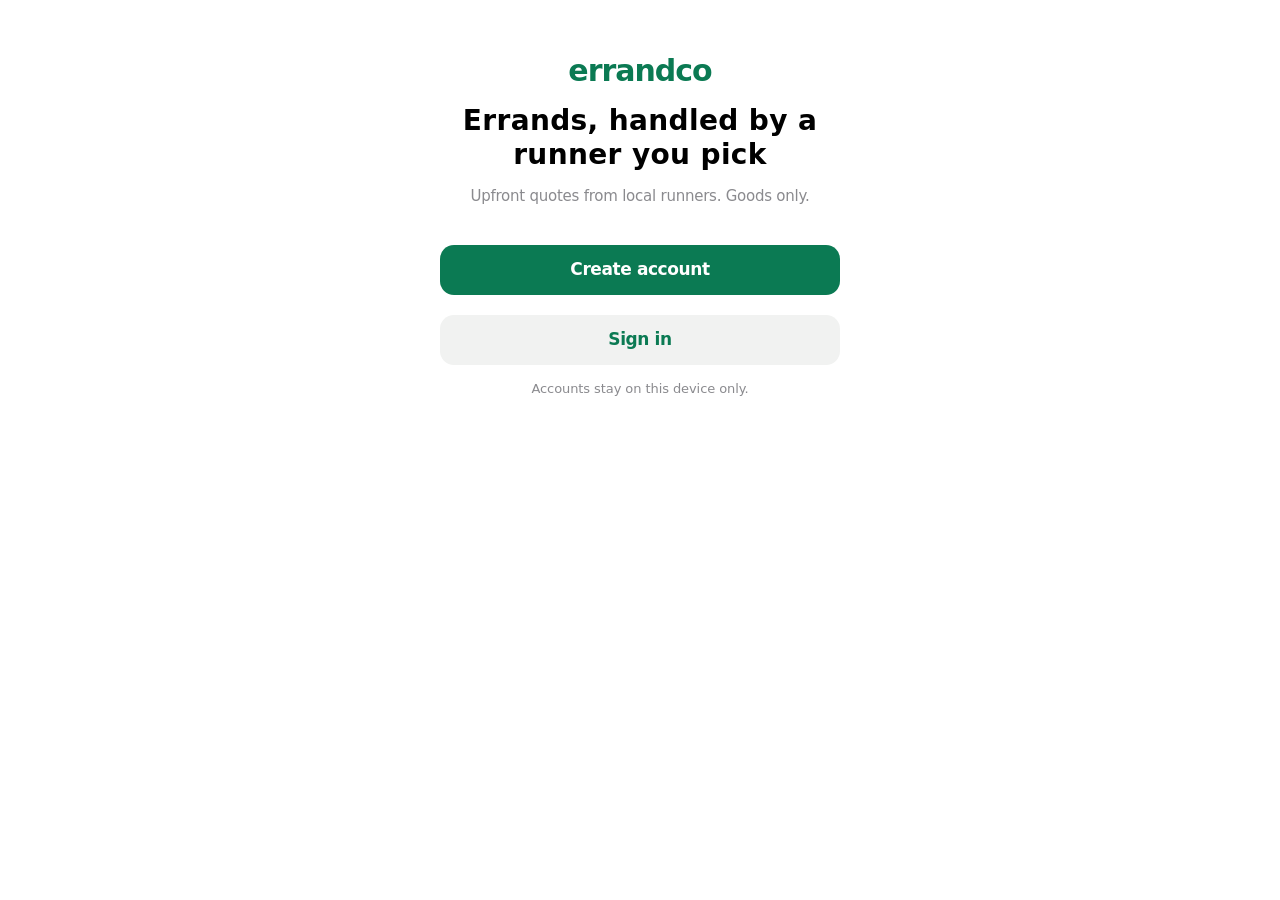
==== commit 28a1952b: "Tester build v17 (cache ?v=17, sw errandco-v19); remove pay.js, build_pricing.py, runner-pay-notice." ====
--- a/customer/index.html
+++ b/customer/index.html
@@ -6,8 +6,8 @@
 <meta name="referrer" content="strict-origin-when-cross-origin">
 <meta name="viewport" content="width=device-width,initial-scale=1,viewport-fit=cover">
 <title>ErrandCo</title>
-<meta name="description" content="Multi-stop errands with one upfront, route-optimized price.">
-<meta name="theme-color" content="#6D28D9">
+<meta name="description" content="Pick a local runner for your errands and get an upfront quote from the runner you pick.">
+<meta name="theme-color" content="#0B7A53">
 <meta name="apple-mobile-web-app-capable" content="yes">
 <meta name="mobile-web-app-capable" content="yes">
 <meta name="apple-mobile-web-app-status-bar-style" content="default">
@@ -18,7 +18,7 @@
 <link rel="apple-touch-icon" sizes="167x167" href="icons/icon-167.png">
 <link rel="apple-touch-icon" sizes="180x180" href="icons/icon-180.png">
 <link rel="icon" href="icons/icon-192.png">
-<link rel="stylesheet" href="../css/app.css?v=11">
+<link rel="stylesheet" href="../css/app.css?v=17">
 </head>
 <body data-app="customer">
 <div class="stage" id="stage">
@@ -31,21 +31,21 @@
   </div>
 </div>
 <div class="desk" id="desk" style="display:none"></div>
-<script src="../js/config.js?v=11"></script>
-<script src="../js/settings.js?v=11"></script>
-<script src="../js/icons.js?v=11"></script>
-<script src="../js/solver.js?v=11"></script>
-<script src="../js/maps.js?v=11"></script>
-<script src="../js/places.js?v=11"></script>
-<script src="../js/catalog.js?v=11"></script>
-<script src="../js/pricing.js?v=11"></script>
-<script src="../js/pay.js?v=11"></script>
-<script src="../js/data.js?v=11"></script>
-<script src="../js/orders.js?v=11"></script>
-<script src="../js/auth.js?v=11"></script>
-<script src="../js/app.js?v=11"></script>
-<script src="../js/addstop.js?v=11"></script>
-<script src="../js/line.js?v=11"></script>
-<script src="../js/tiles.js?v=11"></script>
+<script src="../js/config.js?v=17"></script>
+<script src="../js/settings.js?v=17"></script>
+<script src="../js/icons.js?v=17"></script>
+<script src="../js/solver.js?v=17"></script>
+<script src="../js/maps.js?v=17"></script>
+<script src="../js/places.js?v=17"></script>
+<script src="../js/catalog.js?v=17"></script>
+<script src="../js/pricing.js?v=17"></script>
+<script src="../js/market.js?v=17"></script>
+<script src="../js/data.js?v=17"></script>
+<script src="../js/orders.js?v=17"></script>
+<script src="../js/auth.js?v=17"></script>
+<script src="../js/app.js?v=17"></script>
+<script src="../js/addstop.js?v=17"></script>
+<script src="../js/line.js?v=17"></script>
+<script src="../js/tiles.js?v=17"></script>
 </body>
 </html>
--- a/css/app.css
+++ b/css/app.css
@@ -1,28 +1,18 @@
-/* ErrandCo — iOS (HIG) styled prototype. Tokens follow Apple system colors; one brand accent. */
 :root{
-  --accent:#6D28D9; --on-accent:#fff;
+  --accent:#0B7A53; --on-accent:#fff;
   --tint:var(--accent);
-  --bg:#fff; --bg2:#F2F2F7; --bg-grouped:#F2F2F7; --cell:#fff; --cell-pressed:#E5E5EA;
+  --bg:#fff; --bg2:#F6F7F6; --bg-grouped:#F6F7F6; --cell:#fff; --cell-pressed:#E5E5EA;
   --label:#000; --label2:rgba(60,60,67,.6); --label3:rgba(60,60,67,.3);
-  --sep:rgba(60,60,67,.18); --fill:rgba(120,120,128,.12); --fill2:rgba(120,120,128,.2);
-  --material:rgba(249,249,249,.78); --material-thick:rgba(255,255,255,.88);
-  --green:#34C759; --orange:#FF9500; --red:#FF3B30; --yellow:#FFCC00; --gold:#B7791F;
-  --shadow:0 8px 32px rgba(0,0,0,.14);
+  --sep:rgba(60,60,67,.18); --fill:#F1F2F1; --fill2:rgba(120,120,128,.2);
+  --material:#fff; --material-thick:#fff;
+  --green:#0B7A53; --orange:#FF9500; --red:#FF3B30; --yellow:#FFCC00; --gold:#B7791F;
+  --shadow:0 1px 3px rgba(0,0,0,.12);
   --map-land:#F1EFE9; --map-road:#fff; --map-major:#FFE9A8; --map-water:#AADAFF; --map-park:#CDEBC6; --map-label:#5B7E99;
   --map-casing:rgba(0,0,0,.18); --map-pin-dark:#1C1C1E; --map-done:#8E8E93;
   --spring:cubic-bezier(.32,.72,0,1); --sat:0px; --sab:0px;
   --font:-apple-system,BlinkMacSystemFont,"SF Pro Text","SF Pro Display","SF Pro",system-ui,"Helvetica Neue",Helvetica,Arial,sans-serif;
-  color-scheme:light dark;
+  color-scheme:light;
 }
-@media (prefers-color-scheme:dark){:root{
-  --tint:color-mix(in srgb,var(--accent) 55%,#fff);
-  --bg:#000; --bg2:#1C1C1E; --bg-grouped:#000; --cell:#1C1C1E; --cell-pressed:#2C2C2E;
-  --label:#fff; --label2:rgba(235,235,245,.6); --label3:rgba(235,235,245,.3);
-  --sep:rgba(84,84,88,.6); --fill:rgba(120,120,128,.24); --fill2:rgba(120,120,128,.36);
-  --material:rgba(30,30,30,.75); --material-thick:rgba(28,28,30,.9);
-  --map-land:#242628; --map-road:#3A3D41; --map-major:#5A4E2E; --map-water:#17304A; --map-park:#22392A; --map-label:#7FA3C2;
-  --map-casing:rgba(0,0,0,.5); --map-pin-dark:#3A3A3C; --shadow:0 8px 32px rgba(0,0,0,.6);
-}}
 *{box-sizing:border-box;-webkit-tap-highlight-color:transparent}
 html,body{margin:0;height:100%}
 body{font-family:var(--font);font-size:17px;line-height:1.29;letter-spacing:-.41px;color:var(--label);background:var(--bg-grouped);-webkit-font-smoothing:antialiased;overflow:hidden}
@@ -30,17 +20,6 @@
 svg.i{width:22px;height:22px;flex:none;stroke:currentColor;fill:none;stroke-width:1.8;stroke-linecap:round;stroke-linejoin:round;vertical-align:middle}
 svg.i.s{width:17px;height:17px}svg.i.l{width:28px;height:28px}svg.i.fill{fill:currentColor;stroke:none}
 
-/* ---------- Prototype shell (desktop) ---------- */
-.proto{position:fixed;top:12px;left:50%;transform:translateX(-50%);z-index:1000;display:flex;gap:8px;align-items:center;padding:4px;border-radius:14px;background:var(--material);backdrop-filter:blur(20px) saturate(180%);-webkit-backdrop-filter:blur(20px) saturate(180%);box-shadow:0 2px 12px rgba(0,0,0,.12)}
-.proto .brand{font-weight:700;font-size:15px;padding:0 8px 0 10px;white-space:nowrap}
-.more{width:32px;height:32px;border-radius:50%;border:0;background:var(--fill);cursor:pointer;display:grid;place-items:center}
-.pop{position:fixed;z-index:1001;top:60px;left:50%;transform:translateX(-50%);width:280px;background:var(--material-thick);backdrop-filter:blur(30px) saturate(180%);-webkit-backdrop-filter:blur(30px) saturate(180%);border-radius:14px;box-shadow:var(--shadow);padding:8px 0;display:none}
-.pop.open{display:block;animation:popin .35s var(--spring)}
-
-.pop h6{margin:6px 16px;font-size:13px;color:var(--label2);font-weight:400;text-transform:uppercase;letter-spacing:0}
-.pop .acc{display:flex;align-items:center;gap:12px;padding:11px 16px;cursor:pointer;border:0;background:none;width:100%;text-align:left}
-.pop .acc:active{background:var(--fill)}.pop .acc .dot{width:22px;height:22px;border-radius:50%}
-.pop .acc .ck{margin-left:auto;color:var(--tint);visibility:hidden}.pop .acc.cur .ck{visibility:visible}
 .stage{position:absolute;inset:0;display:flex;align-items:center;justify-content:center;padding-top:56px}
 .device{position:relative;width:390px;height:844px;border-radius:54px;background:var(--bg);overflow:hidden;box-shadow:0 0 0 11px #1a1a1a,0 0 0 13px #3a3a3a,0 30px 80px rgba(0,0,0,.35);--sat:47px;--sab:34px;transform-origin:center;isolation:isolate}
 .statusbar{position:absolute;top:0;left:0;right:0;height:47px;z-index:60;display:flex;align-items:center;justify-content:space-between;padding:0 30px 0 44px;font-weight:600;font-size:16px;pointer-events:none}
@@ -48,22 +27,15 @@
 .statusbar .sym{display:flex;gap:6px;align-items:center}
 .homebar{position:absolute;bottom:8px;left:50%;transform:translateX(-50%);width:134px;height:5px;border-radius:3px;background:var(--label);z-index:70;pointer-events:none}
 .desk{position:absolute;inset:0;padding-top:64px;overflow:auto;background:var(--bg-grouped)}
-
-/* ---------- Screen basics ---------- */
 #map{position:absolute;inset:0;z-index:0;transition:opacity .4s var(--spring)}
 #map svg{width:100%;height:100%;display:block}
 #screen{position:absolute;inset:0;z-index:1;pointer-events:none}
-#screen>*{pointer-events:auto}.btn,.cell.tap,.chip,.seg button,.tabbar button,.iconbtn,.where{transition:transform .35s var(--spring),filter .2s,background-color .2s;cursor:pointer;user-select:none}.btn:active,.chip:active,.iconbtn:active,.where:active{transform:scale(.96);filter:brightness(.92)}
+#screen>*{pointer-events:auto}.btn,.cell.tap,.chip,.seg button,.tabbar button,.iconbtn{transition:transform .35s var(--spring),filter .2s,background-color .2s;cursor:pointer;user-select:none}.btn:active,.chip:active,.iconbtn:active{transform:scale(.96);filter:brightness(.92)}
 .cell.tap:active{background:var(--cell-pressed)}
-
 .fade{animation:fade .35s ease}@keyframes fade{from{opacity:0}to{opacity:1}}
-
-/* Floating map buttons */
-.fbtn{position:absolute;z-index:5;width:44px;height:44px;border-radius:50%;border:0;background:var(--material-thick);backdrop-filter:blur(20px);-webkit-backdrop-filter:blur(20px);box-shadow:0 2px 10px rgba(0,0,0,.18);display:grid;place-items:center;cursor:pointer}
+.fbtn{position:absolute;z-index:5;width:44px;height:44px;border-radius:50%;border:0;background:var(--material-thick);box-shadow:0 2px 10px rgba(0,0,0,.18);display:grid;place-items:center;cursor:pointer}
 .fbtn.tl{top:calc(var(--sat) + 8px);left:16px}
-
-/* ---------- Sheet with grabber + detents ---------- */
-.sheet{position:absolute;left:0;right:0;bottom:0;z-index:10;display:flex;flex-direction:column;background:var(--material-thick);backdrop-filter:blur(30px) saturate(180%);-webkit-backdrop-filter:blur(30px) saturate(180%);border-radius:14px 14px 0 0;box-shadow:0 -2px 24px rgba(0,0,0,.14);transition:height .5s var(--spring);will-change:height}
+.sheet{position:absolute;left:0;right:0;bottom:0;z-index:10;display:flex;flex-direction:column;background:var(--material-thick);border-radius:14px 14px 0 0;box-shadow:0 -2px 24px rgba(0,0,0,.14);transition:height .5s var(--spring);will-change:height}
 .sheet.solid{background:var(--bg)}
 .sheet .grabber{flex:none;height:21px;display:flex;align-items:center;justify-content:center;cursor:grab;touch-action:none}
 .sheet .grabber i{width:36px;height:5px;border-radius:3px;background:var(--label3)}
@@ -72,8 +44,6 @@
 .sheet .sh-foot{flex:none;padding:8px 16px calc(var(--sab) + 8px);border-top:.5px solid var(--sep);background:var(--material-thick)}
 .sheet.has-tabbar{bottom:calc(49px + var(--sab))}
 .sheet.has-tabbar .sh-body{padding-bottom:8px}
-
-/* ---------- Type ---------- */
 .lt{font-size:34px;line-height:41px;font-weight:700;letter-spacing:.37px;margin:0}
 .t1{font-size:28px;line-height:34px;font-weight:700;letter-spacing:.36px;margin:0}
 .t2{font-size:22px;line-height:28px;font-weight:700;letter-spacing:.35px;margin:0}
@@ -84,9 +54,6 @@
 .cap{font-size:12px;color:var(--label2)}
 .sec{color:var(--label2)}.tint{color:var(--tint)}.green{color:var(--green)}
 .num{font-variant-numeric:tabular-nums}
-.big-price{font-size:48px;font-weight:700;letter-spacing:-.5px;line-height:1}
-
-/* ---------- Grouped inset lists ---------- */
 .group-h{font-size:13px;color:var(--label2);text-transform:uppercase;margin:24px 16px 8px;letter-spacing:-.08px}
 .sh-body .group-h,.page-body .group-h{margin-left:16px}
 .group{background:var(--cell);border-radius:10px;overflow:hidden}
@@ -96,18 +63,15 @@
 .cell+.cell::before{content:'';position:absolute;top:0;right:0;left:var(--inset,16px);border-top:.5px solid var(--sep)}
 .cell .ic{width:30px;height:30px;border-radius:7px;display:grid;place-items:center;flex:none;background:var(--accent);color:var(--on-accent)}
 .cell .ic svg{width:18px;height:18px}
-.cell .ic.gray{background:#8E8E93;color:#fff}.cell .ic.green{background:var(--green);color:#fff}.cell .ic.orange{background:var(--orange);color:#fff}.cell .ic.round{border-radius:50%;width:40px;height:40px}
+.cell .ic.gray{background:#8E8E93;color:#fff}.cell .ic.green{background:var(--green);color:#fff}.cell .ic.orange{background:var(--orange);color:#fff}
 .cell .grow{flex:1;min-width:0}.cell .title{font-size:17px}.cell .subt{font-size:15px;color:var(--label2);margin-top:1px}
 .cell .acc{color:var(--label2);display:flex;align-items:center;gap:4px;white-space:nowrap}
 .cell .chev{color:var(--label3)}
 .cell input[type=text],.cell input[type=number],.cell select{border:0;background:transparent;font:inherit;color:var(--label);outline:none;width:100%;padding:0}
 .cell input::placeholder{color:var(--label3)}
 .ellip{white-space:nowrap;overflow:hidden;text-overflow:ellipsis}
-
-/* ---------- Controls ---------- */
 .btn{display:flex;align-items:center;justify-content:center;gap:8px;width:100%;min-height:50px;border:0;border-radius:14px;font-size:17px;font-weight:600;background:var(--accent);color:var(--on-accent)}
-.btn.gray{background:var(--fill);color:var(--tint)}.btn.plain{background:none;color:var(--tint);min-height:44px}
-.btn.dark{background:var(--label);color:var(--bg)}.btn.sm{min-height:34px;font-size:15px;width:auto;padding:0 14px;border-radius:17px;display:inline-flex}
+.btn.gray{background:var(--fill);color:var(--tint)}.btn.plain{background:none;color:var(--tint);min-height:44px}.btn.sm{min-height:44px;font-size:15px;width:auto;padding:0 16px;border-radius:22px;display:inline-flex}
 .btn:disabled{opacity:.4;pointer-events:none}
 .btn+.btn{margin-top:8px}
 .chip{display:inline-flex;align-items:center;gap:6px;height:34px;padding:0 14px;border-radius:17px;border:0;background:var(--fill);font-size:15px;font-weight:500;white-space:nowrap}
@@ -117,37 +81,22 @@
 .seg{display:flex;background:var(--fill);border-radius:9px;padding:2px;position:relative}
 .seg button{flex:1;border:0;background:none;padding:6px 8px;font-size:13px;font-weight:500;border-radius:7px;min-height:28px;position:relative;z-index:1}
 .seg button.on{background:var(--cell);font-weight:600;box-shadow:0 3px 8px rgba(0,0,0,.12),0 3px 1px rgba(0,0,0,.04)}
-@media (prefers-color-scheme:dark){.seg button.on{background:#636366}}
 .iconbtn{width:36px;height:36px;border-radius:50%;border:0;background:var(--fill);display:grid;place-items:center;color:var(--tint);flex:none}
 .iconbtn.on{background:var(--accent);color:var(--on-accent)}
 .toggle{position:relative;width:51px;height:31px;border-radius:16px;background:var(--fill2);border:0;flex:none;cursor:pointer;transition:background .25s}
 .toggle::after{content:'';position:absolute;top:2px;left:2px;width:27px;height:27px;border-radius:50%;background:#fff;box-shadow:0 3px 8px rgba(0,0,0,.15);transition:transform .35s var(--spring)}
 .toggle.on{background:var(--green)}.toggle.on::after{transform:translateX(20px)}
 .stepper{display:flex;background:var(--fill);border-radius:8px;overflow:hidden}.stepper button{border:0;background:none;width:44px;height:32px;font-size:20px;cursor:pointer}.stepper button+button{border-left:.5px solid var(--sep)}
-.badge{display:inline-flex;align-items:center;gap:3px;height:20px;padding:0 7px;border-radius:6px;font-size:12px;font-weight:600;background:var(--fill);color:var(--label2);vertical-align:middle;white-space:nowrap}
-.badge.acc{background:var(--accent);color:var(--on-accent)}.badge.green{background:rgba(52,199,89,.16);color:#1E8E3E}.badge.orange{background:rgba(255,149,0,.16);color:#B25E00}
-@media (prefers-color-scheme:dark){.badge.green{color:#30D158}.badge.orange{color:#FFB340}}
 .bar{height:6px;border-radius:3px;background:var(--fill);overflow:hidden}.bar>i{display:block;height:100%;background:var(--accent);border-radius:3px;transition:width .6s var(--spring)}
 .input{width:100%;height:44px;border:0;border-radius:10px;background:var(--fill);padding:0 12px;font:inherit;color:var(--label);outline:none}
 .input:focus{box-shadow:0 0 0 2px var(--accent)}
-.where{display:flex;align-items:center;gap:10px;height:52px;padding:0 16px;border-radius:12px;background:var(--fill);font-size:20px;font-weight:600;border:0;width:100%;text-align:left;color:var(--label)}
-
-/* Upsell cards (honest) */
-.ups{border-radius:12px;background:var(--cell);padding:12px 12px 12px 16px;display:flex;gap:12px;align-items:center;position:relative}
-.ups+.ups{margin-top:8px}
-.ups .x{position:absolute;top:6px;right:6px;width:24px;height:24px;border-radius:50%;border:0;background:var(--fill);color:var(--label2);display:grid;place-items:center;cursor:pointer}
-.ups .x svg{width:12px;height:12px}
-
-/* Route list */
 .rstop{display:flex;gap:12px;position:relative;padding:10px 0}
 .rstop .rail{width:28px;display:flex;flex-direction:column;align-items:center;flex:none}
 .rstop .n{width:26px;height:26px;border-radius:50%;background:var(--accent);color:var(--on-accent);display:grid;place-items:center;font-size:13px;font-weight:700}
 .rstop .n.done{background:var(--map-done)}.rstop .n.end{background:var(--map-pin-dark);border-radius:7px}.rstop .n.start{background:var(--map-pin-dark);width:14px;height:14px;margin:6px}
 .rstop:not(:last-child) .rail::after{content:'';flex:1;width:2px;background:var(--sep);margin-top:4px;margin-bottom:-14px}
 .carry{display:inline-flex;align-items:center;gap:4px;font-size:12px;color:var(--tint);font-weight:600}
-
-/* Tab bar & nav bar */
-.tabbar{position:absolute;left:0;right:0;bottom:0;z-index:20;display:flex;height:calc(49px + var(--sab));padding-bottom:var(--sab);background:var(--material);backdrop-filter:blur(20px) saturate(180%);-webkit-backdrop-filter:blur(20px) saturate(180%);border-top:.5px solid var(--sep)}
+.tabbar{position:absolute;left:0;right:0;bottom:0;z-index:20;display:flex;height:calc(49px + var(--sab));padding-bottom:var(--sab);background:var(--material);border-top:.5px solid var(--sep)}
 .tabbar button{flex:1;border:0;background:none;display:flex;flex-direction:column;align-items:center;justify-content:center;gap:2px;font-size:10px;font-weight:500;color:#8E8E93;padding-top:2px}
 .tabbar button svg{width:24px;height:24px}
 .tabbar button.on{color:var(--tint)}
@@ -156,45 +105,22 @@
 .navbar{position:sticky;top:0;z-index:15;height:calc(44px + var(--sat));padding-top:var(--sat);display:flex;align-items:center;justify-content:center;border-bottom:.5px solid transparent;transition:background .25s,border-color .25s}
 .navbar .nt{font-size:17px;font-weight:600;opacity:0;transform:translateY(6px);transition:opacity .25s,transform .35s var(--spring)}
 .navbar .nl,.navbar .nr{position:absolute;bottom:0;height:44px;display:flex;align-items:center;padding:0 8px}.navbar .nl{left:0}.navbar .nr{right:8px}
-.page.scrolled .navbar{background:var(--material);backdrop-filter:blur(20px) saturate(180%);-webkit-backdrop-filter:blur(20px) saturate(180%);border-bottom-color:var(--sep)}
+.page.scrolled .navbar{background:var(--material);border-bottom-color:var(--sep)}
 .page.scrolled .navbar .nt{opacity:1;transform:none}
 .page .lt{padding:4px 16px 8px;transition:opacity .2s}
 .page.scrolled .lt{opacity:0}
 .page-body{padding:0 16px}
 .backbtn{display:flex;align-items:center;gap:2px;color:var(--tint);border:0;background:none;font-size:17px;cursor:pointer;padding:0 8px}
-
-/* Chat */
-.bubble{max-width:78%;padding:8px 14px;border-radius:18px;margin:2px 0;font-size:17px;line-height:22px;width:fit-content}
-.bubble.me{background:var(--accent);color:var(--on-accent);margin-left:auto;border-bottom-right-radius:6px}
-.bubble.them{background:var(--fill2);border-bottom-left-radius:6px}
 .chatbar{display:flex;gap:8px;align-items:center}
 .chatbar input{flex:1;height:36px;border-radius:18px;border:.5px solid var(--sep);background:var(--cell);padding:0 14px;font:inherit;color:var(--label);outline:none}
-
-/* Runner */
-.go{width:96px;height:96px;border-radius:50%;border:0;background:var(--accent);color:var(--on-accent);font-size:26px;font-weight:800;letter-spacing:1px;box-shadow:0 0 0 8px color-mix(in srgb,var(--accent) 22%,transparent),0 10px 30px rgba(0,0,0,.25);cursor:pointer;transition:transform .4s var(--spring)}
-.go:active{transform:scale(.92)}
-.turn{position:absolute;z-index:6;top:calc(var(--sat) + 8px);left:12px;right:12px;border-radius:16px;background:#1C1C1E;color:#fff;padding:12px 14px;display:flex;gap:12px;align-items:center;box-shadow:var(--shadow)}
-.turn .ar{width:48px;height:48px;border-radius:12px;background:var(--accent);color:var(--on-accent);display:grid;place-items:center;flex:none}
-.ring{--p:1;width:46px;height:46px;border-radius:50%;background:conic-gradient(var(--accent) calc(var(--p)*360deg),var(--fill) 0);display:grid;place-items:center;flex:none}
-.ring b{width:38px;height:38px;border-radius:50%;background:var(--cell);display:grid;place-items:center;font-size:14px}
-.pill-online{position:absolute;z-index:6;top:calc(var(--sat) + 8px);left:50%;transform:translateX(-50%);display:flex;align-items:center;gap:8px;height:44px;padding:0 6px 0 16px;border-radius:22px;background:var(--material-thick);backdrop-filter:blur(20px);-webkit-backdrop-filter:blur(20px);box-shadow:0 2px 10px rgba(0,0,0,.15);font-weight:600;white-space:nowrap}
 .dot{width:10px;height:10px;border-radius:50%;background:var(--green);display:inline-block}
-
 .indet{height:4px;border-radius:2px;background:var(--fill);overflow:hidden;position:relative}.indet::after{content:'';position:absolute;inset:0;width:40%;background:var(--accent);border-radius:2px;animation:ind 1.3s ease-in-out infinite}
 @keyframes ind{0%{transform:translateX(-100%)}100%{transform:translateX(250%)}}
-
-/* Rating */
 .stars{display:flex;gap:8px;justify-content:center}.stars button{border:0;background:none;color:var(--label3);cursor:pointer;padding:4px;transition:transform .35s var(--spring)}
 .stars button.on{color:var(--yellow)}.stars button:active{transform:scale(1.25)}
 .stars svg{width:40px;height:40px;fill:currentColor;stroke:none}
-.avatar{width:56px;height:56px;border-radius:50%;display:grid;place-items:center;font-weight:700;font-size:20px;color:#fff;flex:none;background:#8E8E93}
-.avatar.s{width:40px;height:40px;font-size:15px}.avatar.xl{width:80px;height:80px;font-size:28px}
-
-/* Toast */
-.toast{position:absolute;left:50%;top:calc(var(--sat) + 10px);z-index:900;transform:translate(-50%,-140%);background:var(--material-thick);backdrop-filter:blur(20px);-webkit-backdrop-filter:blur(20px);padding:10px 18px;border-radius:22px;box-shadow:var(--shadow);font-size:15px;font-weight:500;transition:transform .5s var(--spring);display:flex;gap:8px;align-items:center;max-width:90%;white-space:nowrap}
+.toast{position:absolute;left:50%;top:calc(var(--sat) + 10px);z-index:900;transform:translate(-50%,-140%);background:var(--material-thick);padding:10px 18px;border-radius:22px;box-shadow:var(--shadow);font-size:15px;font-weight:500;transition:transform .5s var(--spring);display:flex;gap:8px;align-items:center;width:max-content;max-width:calc(100% - 32px);white-space:normal;line-height:1.3}
 .toast.show{transform:translate(-50%,0)}
-
-/* ---------- Owner (desktop) ---------- */
 .owner{display:grid;grid-template-columns:240px 1fr;min-height:100%}
 .side{padding:16px 12px;position:sticky;top:0;align-self:start;height:calc(100vh - 64px)}
 .side .sb{display:flex;align-items:center;gap:10px;width:100%;padding:8px 10px;border-radius:8px;border:0;background:none;text-align:left;font-size:15px;cursor:pointer;color:var(--label)}
@@ -203,54 +129,30 @@
 .side .sb:hover:not(.on){background:var(--fill)}
 .omain{padding:16px 32px 48px;max-width:1200px}
 .kgrid{display:grid;grid-template-columns:repeat(auto-fill,minmax(210px,1fr));gap:12px}
-.kcard{background:var(--cell);border-radius:12px;padding:16px}
-.kcard .k{font-size:28px;font-weight:700;letter-spacing:.3px;margin-top:4px}
-.kcard .d{font-size:13px;margin-top:4px}
 .panel{background:var(--cell);border-radius:12px;padding:16px;margin-top:16px}
 .panel h3{margin:0 0 12px;font-size:17px;font-weight:600}
 table{width:100%;border-collapse:collapse;font-size:15px}
 th{text-align:left;font-size:12px;color:var(--label2);font-weight:500;text-transform:uppercase;padding:8px;border-bottom:.5px solid var(--sep)}
 td{padding:10px 8px;border-bottom:.5px solid var(--sep);vertical-align:middle}
 tr:last-child td{border-bottom:0}
-.two{display:grid;grid-template-columns:1fr 1fr;gap:16px}
 .frow{display:flex;align-items:center;justify-content:space-between;gap:12px;padding:8px 0;border-bottom:.5px solid var(--sep)}
 .frow:last-child{border-bottom:0}.frow input{width:110px;text-align:right}
-.mix{display:flex;height:12px;border-radius:6px;overflow:hidden}.mix i{display:block}
 .demo-note{font-size:12px;color:var(--label2)}
 .mobile-owner-tabs{display:none}
-
-/* ---------- Mobile: real device, no frame ---------- */
 @media (max-width:600px){
   body{background:var(--bg)}
   .stage{padding:0;display:block}
   .device{width:100%;height:100%;border-radius:0;box-shadow:none;--sat:env(safe-area-inset-top,0px);--sab:env(safe-area-inset-bottom,0px)}
   .statusbar,.homebar{display:none}
-  .proto{left:auto;right:12px;transform:none;top:calc(env(safe-area-inset-top,0px) + 12px);padding:0;background:none;box-shadow:none;backdrop-filter:none;-webkit-backdrop-filter:none}
-  .proto .seg,.proto .brand{display:none}
-  .proto .more{width:36px;height:36px;background:var(--material-thick);backdrop-filter:blur(20px);-webkit-backdrop-filter:blur(20px);box-shadow:0 2px 10px rgba(0,0,0,.18)}
-  .pop{left:auto;right:12px;transform:none;top:calc(env(safe-area-inset-top,0px) + 56px)}
   @keyframes popin{from{opacity:0;transform:scale(.9)}to{opacity:1;transform:scale(1)}}
-  .pop .viewseg{display:flex!important}
   .desk{padding-top:env(safe-area-inset-top,0px)}
   .owner{display:block}.side{display:none}.omain{padding:8px 16px 48px}
-  .mobile-owner-tabs{display:flex;gap:8px;overflow-x:auto;padding:8px 52px 4px 0;scrollbar-width:none;position:sticky;top:0;z-index:5;background:var(--bg-grouped)}
-  .two{grid-template-columns:1fr}.kgrid{grid-template-columns:1fr 1fr}
+  .mobile-owner-tabs{display:flex;gap:8px;overflow-x:auto;padding:8px 52px 4px 0;scrollbar-width:none;position:sticky;top:0;z-index:5;background:var(--bg-grouped)}.kgrid{grid-template-columns:1fr 1fr}
   .panel{overflow-x:auto}
 }
-.pop .viewseg{display:none;margin:4px 16px 8px}
 @media (prefers-reduced-motion:reduce){*{animation-duration:.01ms!important;transition-duration:.01ms!important}}
-
-/* toast clears floating chrome (turn card / online pill) */
-.device:has(.turn) .toast,.device:has(.pill-online) .toast{top:calc(var(--sat) + 96px)}
-
-@media (max-width:600px){
-  .pill-online{left:16px;transform:none;max-width:calc(100% - 76px)}
-  .pill-online .hl{white-space:nowrap}
-  .turn{right:60px}
-}
 @media (max-width:600px){.page .lt{width:fit-content;max-width:calc(100% - 60px)}}
-/* ---------- Add a stop: search + store browser ---------- */
-.navbar.solid{background:var(--material);backdrop-filter:blur(20px) saturate(180%);-webkit-backdrop-filter:blur(20px) saturate(180%);border-bottom-color:var(--sep)}
+.navbar.solid{background:var(--material);border-bottom-color:var(--sep)}
 .navbar.solid .nt{opacity:1;transform:none;max-width:60%;overflow:hidden;text-overflow:ellipsis;white-space:nowrap}
 .storepg .navbar .nt{opacity:0}.storepg.scrolled .navbar .nt{opacity:1}
 .ico{display:inline-grid;place-items:center}
@@ -274,7 +176,6 @@
 .plhead{display:flex;align-items:center;gap:12px;margin-top:8px}.plhead .acic{width:44px;height:44px}
 .stack{display:flex;flex-direction:column;gap:8px}
 .row8{display:flex;gap:8px;align-items:center}
-/* store */
 .sthead{display:flex;flex-wrap:wrap;gap:12px;align-items:center;padding:8px 16px 4px}
 .stlogo{width:60px;height:60px;border-radius:16px;background:var(--fill);color:var(--label);display:grid;place-items:center;flex:none}
 .stlogo svg.l{width:30px;height:30px}
@@ -299,10 +200,6 @@
 .qty button{width:34px;height:34px;border:0;background:none;color:var(--tint);display:grid;place-items:center;cursor:pointer}
 .qty span{min-width:18px;text-align:center;font-weight:600;font-size:15px}
 .irow.inc .ithumb{box-shadow:inset 0 0 0 2px var(--accent)}
-.cartbar{position:absolute;left:0;right:0;bottom:0;z-index:20;padding:10px 16px calc(var(--sab) + 6px);background:var(--material-thick);backdrop-filter:blur(20px);-webkit-backdrop-filter:blur(20px);border-top:.5px solid var(--sep);transform:translateY(110%);transition:transform .4s var(--spring)}
-.cartbar.show{transform:none}
-.cartbar .btn{justify-content:space-between;padding:0 16px;display:flex;align-items:center;gap:10px}
-.cartbar .cnt{min-width:26px;height:26px;border-radius:13px;background:rgba(255,255,255,.25);display:grid;place-items:center;font-size:14px;padding:0 6px}
 .cscrim{position:absolute;inset:0;z-index:40;background:rgba(0,0,0,.35);animation:fadein .25s}
 .csheet{position:absolute;left:0;right:0;bottom:0;z-index:41;max-height:86%;display:flex;flex-direction:column;background:var(--bg-grouped);border-radius:14px 14px 0 0;box-shadow:0 -4px 30px rgba(0,0,0,.25);animation:sheetup .45s var(--spring);outline:none}
 .csheet .grabber{height:20px;display:grid;place-items:center}.csheet .grabber i{width:36px;height:5px;border-radius:3px;background:var(--label3)}
@@ -313,9 +210,6 @@
 @keyframes fadein{from{opacity:0}}
 .sttabs[hidden]{display:none}
 .chead .grow,.irow .grow{flex:1;min-width:0}
-/* ---------- Trip flow (phase 1 redesign): one trip screen + sheets, review, tracking. 4/8 spacing. ---------- */
-.hello{margin:0 0 16px}
-.where{font-size:17px;height:48px;gap:8px;color:var(--label2);font-weight:400}
 .slist,.rlist{list-style:none;margin:0;padding:0}
 .srow{display:flex;align-items:center;gap:12px;width:100%;min-height:64px;padding:8px 0;border:0;border-bottom:.5px solid var(--sep);background:none;text-align:left;color:var(--label);cursor:pointer}
 .srow>svg{color:var(--label3)}
@@ -335,7 +229,6 @@
 .eta{font-size:28px;line-height:34px;font-weight:700}
 .eta+p+.bar{margin-top:12px}
 .runner{display:flex;align-items:center;gap:12px;padding:16px 0;margin-bottom:8px;border-bottom:.5px solid var(--sep)}
-.runner .avatar{width:44px;height:44px;font-size:16px}
 .btn.plain.danger{color:var(--red);margin-top:8px}
 .ovl{position:absolute;inset:0;z-index:30}
 .ovscrim{position:absolute;inset:0;background:rgba(0,0,0,.32)}
@@ -346,7 +239,6 @@
 .ithumb{color:var(--label2)}
 #plBody{padding-top:16px}#plBody .seg{margin:16px 0}
 .ovsheet .page{--sat:0px}.ovsheet .acwrap{top:48px}
-/* iPhone tap targets: every control is >=44pt. Transparent borders keep the visible size. */
 .navbar .nl button,.navbar .nr button,.navbar .nl a,.navbar .nr a{min-height:44px}
 .chip{height:44px;border:5px solid transparent;background-clip:padding-box;border-radius:22px}
 .addbtn{width:44px;height:44px;border:5px solid transparent;background-clip:padding-box}
@@ -354,8 +246,6 @@
 .qty{height:44px;border-radius:22px}.qty button{width:44px;height:44px}
 .stepper button{height:44px}
 .seg button{min-height:44px}
-.pbreak{margin:8px 16px 0}.pbreak summary{min-height:44px;display:flex;align-items:center;color:var(--tint);font-size:15px;cursor:pointer;list-style:none}.pbreak summary::-webkit-details-marker{display:none}.pbreak .pline{color:var(--label2)}
-/* Clean-start empty states, service tiles, Hold My Spot */
 .estate{padding:40px 24px;text-align:center;display:flex;flex-direction:column;align-items:center;gap:6px}
 .estate .hl{font-size:17px;font-weight:600;color:var(--label)}
 .estate .sub{max-width:280px;margin:0}
@@ -369,22 +259,19 @@
 .tile-s{font-size:13px;line-height:18px;color:var(--label2)}
 .lnwrap{position:absolute;inset:0;display:flex;flex-direction:column;background:var(--bg-grouped)}
 .lnwrap>.page{position:relative;inset:auto;flex:1 1 auto;min-height:0;padding-bottom:24px}
-.lnfoot{flex:none;position:relative;z-index:5;border-top:.5px solid var(--sep,rgba(0,0,0,.12));padding:12px 16px calc(var(--sab) + 12px);background:var(--material);backdrop-filter:blur(20px);-webkit-backdrop-filter:blur(20px)}
+.lnfoot{flex:none;position:relative;z-index:5;border-top:.5px solid var(--sep,rgba(0,0,0,.12));padding:12px 16px calc(var(--sab) + 12px);background:var(--material);}
 .lnfoot:empty{display:none}
 .blocked{margin-top:12px;padding:12px 16px;border-radius:12px;background:rgba(255,59,48,.10);color:var(--label)}
 .blocked .hl{color:var(--red);margin-bottom:4px}.blocked .sub{margin:0}
 .ack{display:flex;gap:12px;align-items:flex-start;min-height:44px;margin:12px 4px 0;font-size:15px;line-height:20px;color:var(--label)}
 .ack input{width:22px;height:22px;flex:none;margin-top:1px;accent-color:var(--accent)}
 .terms .cell{min-height:0;padding-top:10px;padding-bottom:10px}
-.est-label{font-weight:600;color:var(--label)}
 .statuscard{margin-top:8px;padding:16px;border-radius:14px;background:var(--cell)}
 .code{font-size:22px;font-weight:700;letter-spacing:4px;color:var(--accent)}
 .input[type=datetime-local]{min-height:44px;max-width:190px}
 #lnBody .cell .grow{min-width:0}
 #lnBody .whensel,#lnBody .input{flex:none;width:auto;min-width:96px;margin-left:12px}
 #lnBody{padding-bottom:24px}
-
-/* customer home grid (tiles.js) */
 .tgrid{display:grid;grid-template-columns:repeat(3,1fr);gap:10px;margin:0 0 16px}
 .gtile{display:flex;flex-direction:column;align-items:center;gap:4px;padding:14px 6px 12px;border:0;border-radius:14px;background:var(--cell);color:var(--label);text-align:center;cursor:pointer;box-shadow:0 0 0 .5px var(--sep);min-height:112px}
 .gtile:active{transform:scale(.97)}
@@ -393,17 +280,13 @@
 .gtile-t{font-size:13px;font-weight:600;line-height:16px}
 .gtile-s{font-size:11px;line-height:14px;color:var(--label2)}
 .blocknote{margin:12px 16px;color:var(--label2)}
-.draft{margin:0 16px 12px;font-style:italic}
 .err{color:var(--red,#d70015);min-height:0;margin-bottom:6px}.err:empty{display:none}
 #tsBody .cell.ack{gap:12px;align-items:flex-start}
 #tsBody .input{width:100%}
-
-.btn.newOrder{margin:4px 0 14px;min-height:54px;font-size:17px;box-shadow:0 6px 18px color-mix(in srgb,var(--accent) 30%,transparent)}.btn.newOrder svg{width:20px;height:20px}
-/* ---------- sign-in (prototype) ---------- */
 .auth{position:fixed;inset:0;z-index:1000;background:var(--bg);color:var(--label);overflow-y:auto;-webkit-overflow-scrolling:touch}
 .auth[hidden]{display:none}
 .au-inner{max-width:440px;margin:0 auto;padding:calc(env(safe-area-inset-top) + 28px) 20px 40px;display:flex;flex-direction:column;gap:12px}
-.au-hero{text-align:center;padding:28px 0 12px}.au-logo{width:72px;height:72px;margin:0 auto 14px;border-radius:18px;background:var(--accent);color:#fff;font:700 36px/72px -apple-system,system-ui,sans-serif}
+.au-hero{text-align:center;padding:28px 0 12px}.au-logo{margin:0 auto 18px;font-size:40px;text-align:center}
 .au-form{display:flex;flex-direction:column;gap:12px;margin:0}
 .au-demo{margin:0;padding:10px 12px;border-radius:10px;background:color-mix(in srgb,var(--accent) 12%,transparent);color:var(--tint);font-size:14px;font-weight:600}
 .au-field{display:flex;flex-direction:column;gap:6px}.au-row{display:flex;gap:8px;align-items:center}
@@ -411,20 +294,76 @@
 .au-field input:focus{outline:2px solid var(--accent);outline-offset:0}
 .au-check{display:flex;gap:10px;align-items:flex-start;font-size:15px;line-height:1.4}.au-check input{width:22px;height:22px;margin-top:1px;accent-color:var(--accent);flex:none}
 .linkbtn{background:none;border:0;padding:0;color:var(--tint);font:inherit;text-decoration:underline;cursor:pointer}
-.au-err{margin:0;color:var(--red);font-size:15px}.au-err[hidden]{display:none}
-.au-passkey{text-align:center}.au-passkey .btn{margin-top:4px}.au-note{text-align:center;margin:4px 0 0}
+.au-err{margin:0;color:var(--red);font-size:15px}.au-err[hidden]{display:none}.au-note{text-align:center;margin:4px 0 0}
 .au-banner{margin:0;padding:10px 12px;border-radius:10px;background:#FEF3C7;color:#92400E;font-size:15px;font-weight:700;border:1px solid #F59E0B;text-align:center}
 .au-demoonly{margin:0;padding:10px 12px;border-radius:10px;background:#FEE2E2;color:#991B1B;font-size:14px;font-weight:600;border:1px solid #F87171}
 .au-draft{margin:0;padding:6px 10px;border-radius:8px;background:#FEF3C7;color:#92400E;font-size:13px;font-weight:600;align-self:flex-start}
 .au-doc{font-size:15px;line-height:1.5}.au-doc h2,.au-doc h3,.au-doc h4,.au-doc h5{margin:18px 0 6px;line-height:1.25}.au-doc blockquote{margin:8px 0;padding:6px 12px;border-left:3px solid var(--accent);color:var(--label2)}.au-doc ul{padding-left:20px}.au-doc p{margin:8px 0}
 .au-top{display:flex}
-/* Hold My Spot claims, courier demo chip, checkout timing, drop-off size fields */
-.claims{list-style:none;display:flex;flex-wrap:wrap;gap:6px;margin:10px 0 0;padding:0}
-.claims li{font-size:13px;font-weight:600;padding:4px 10px;border-radius:999px;background:color-mix(in srgb,var(--accent) 12%,transparent);color:var(--accent)}
-.claims li.pend,.pendchip{background:var(--fill);color:var(--label2);font-weight:500}
-.pendchip{display:inline-block;font-size:12px;padding:3px 8px;border-radius:999px;margin-left:6px}
 #lnEst p,#lnRevEst p{margin:6px 0 0;color:var(--label2)}
 #ckModes{margin:0 0 10px}
-.flexline{margin:0 0 12px;font-weight:600}
 .two-in{display:grid;grid-template-columns:1fr 1fr;gap:8px}
-#owDispatch .btn.sm{min-height:44px}
+
+.wordmark{font-family:ui-rounded,"SF Pro Rounded",system-ui,sans-serif;font-weight:800;font-size:30px;letter-spacing:-1px;color:var(--accent);text-transform:lowercase;line-height:1}
+.wordmark.sm{font-size:24px;padding:4px 10px 14px}.wordmark .fn{color:var(--label2);font-weight:600;letter-spacing:0}
+.hrow{display:flex;align-items:center;justify-content:space-between;gap:12px;padding:4px 16px 10px}
+.bell{position:relative;width:44px;height:44px;border:0;border-radius:50%;background:var(--fill);color:var(--label);display:grid;place-items:center;cursor:pointer;flex:none}
+.bell .dot{position:absolute;top:9px;right:10px;width:9px;height:9px;border-radius:50%;background:var(--red);border:2px solid var(--bg)}
+.navbar .nr .bell{width:36px;height:36px}
+.search{display:flex;align-items:center;gap:10px;width:calc(100% - 32px);margin:0 16px 8px;min-height:52px;padding:0 16px;border:0;border-radius:14px;background:var(--fill);color:var(--label);font-size:19px;font-weight:600;text-align:left;cursor:pointer}
+.search svg{color:var(--accent)}
+.group.live{border:2px solid var(--accent)}
+.group.pad{padding:8px 16px}
+.final{display:flex;align-items:center;gap:12px;margin:8px 0;padding:12px 14px;border-radius:12px;background:var(--cell);border:1.5px solid var(--label)}
+.final .grow{min-width:0;flex:1}.final .grow>span,.rlist .grow>span{display:block}.final .btn.sm{flex:none}
+.sn{width:26px;height:26px;border-radius:50%;display:grid;place-items:center;flex:none;font-size:13px;font-weight:700;background:var(--accent);color:var(--on-accent)}
+.sn.end{background:var(--label);color:#fff;border-radius:7px}.sn.done{background:var(--map-done)}
+.rpick .rk{gap:12px;text-align:left;width:100%;border:0;background:var(--cell)}
+.rpick .rk.on{box-shadow:inset 0 0 0 2px var(--accent);border-radius:10px}
+.rk-av{width:40px;height:40px;border-radius:50%;display:grid;place-items:center;flex:none;background:var(--fill);color:var(--label);font-weight:700;font-size:17px}
+.rk.on .rk-av{background:var(--accent);color:var(--on-accent)}
+.agree,.more{margin:10px 0;border-radius:12px;background:var(--cell);padding:0 14px}
+.agree summary,.more summary{min-height:46px;display:flex;align-items:center;justify-content:space-between;font-size:15px;font-weight:600;color:var(--accent);cursor:pointer;list-style:none}
+.agree summary::-webkit-details-marker,.more summary::-webkit-details-marker{display:none}
+.agree summary::after,.more summary::after{content:'+';font-size:20px;font-weight:500}
+.agree[open] summary::after,.more[open] summary::after{content:'−'}
+.agree pre,.agree .fn{white-space:pre-wrap;font-family:inherit;font-size:13px;line-height:1.45;color:var(--label2);margin:0 0 12px}
+.more .group{margin-left:0;margin-right:0}
+.star{width:48px;height:48px;border:0;background:none;color:var(--label3);display:grid;place-items:center;cursor:pointer;font-size:34px;line-height:1}
+.star.on{color:var(--accent)}
+.hero{text-align:center;padding:16px}
+.proof{display:block;width:100%;max-height:260px;object-fit:cover;border-radius:12px;margin:12px 0}
+.chat{display:flex;flex-direction:column;gap:8px;padding:8px 0}
+.msg{max-width:78%;padding:9px 13px;border-radius:18px;background:var(--fill);color:var(--label);font-size:16px;line-height:1.3;overflow-wrap:anywhere}
+.msg.me{align-self:flex-end;background:var(--accent);color:var(--on-accent);border-bottom-right-radius:6px}
+.msg.them{align-self:flex-start;border-bottom-left-radius:6px}
+.btnrow{display:flex;gap:10px;align-items:center}.btnrow>.btn{flex:1}
+.vh{position:absolute;width:1px;height:1px;overflow:hidden;clip:rect(0 0 0 0);white-space:nowrap}
+.offer,.stepbox{margin:0 0 12px;padding:16px;border-radius:14px;background:var(--cell);border:1px solid var(--sep);display:flex;flex-direction:column;gap:8px}
+.offer .t2{color:var(--accent)}.stepbox .btn{margin:0}
+.offer .rlist,.stepbox .rlist{margin:4px 0}
+#mx>.btn,#mx>.btnrow,#mx>label.btn,#mx>a.btn{margin:10px 0;width:100%}
+#mx>p.fn,#mx>p.sub{margin:8px 4px}
+#mx>.ack{margin:12px 4px}
+#mx>.group{margin-top:8px}
+.stsrc{display:block;margin:4px 0 8px;color:var(--label2);text-decoration:underline}
+.kc{padding:16px;border-radius:12px;background:var(--cell);border:1px solid var(--sep);display:flex;flex-direction:column;gap:4px}
+.otitle{margin:8px 0 16px}
+.demo-note{margin-top:24px}
+button.cell{width:100%;border:0;text-align:left;font:inherit;color:inherit;background:var(--cell);cursor:pointer}
+.cell>.grow{display:flex;flex-direction:column;gap:2px;min-width:0;flex:1}
+.cell>.grow>.title{display:block}.cell>.grow>.subt{display:block}
+.offer p,.stepbox p{margin:0}
+.cartbar{position:absolute;left:0;right:0;bottom:0;z-index:20;padding:10px 16px calc(var(--sab) + 6px);background:#fff;border-top:.5px solid var(--sep);transform:translateY(110%);transition:transform .3s ease}
+.cartbar.show{transform:none}
+.cartbar .btn{justify-content:space-between;padding:0 16px;display:flex;align-items:center;gap:10px}
+.cartbar .cnt{min-width:26px;height:26px;border-radius:13px;background:rgba(255,255,255,.25);display:grid;place-items:center;font-size:14px;padding:0 6px}
+.cartbar #viewCart{flex:0 0 auto;width:auto;padding:0 14px;justify-content:center}
+button.cell span.title,button.cell span.subt,button.cell span.grow{display:block}button.cell span.ic,button.cell span.acc{display:flex;align-items:center;justify-content:center}button.cell span.acc{justify-content:flex-end}
+.toggle{box-sizing:content-box;border:6.5px solid transparent;background-clip:padding-box;border-radius:22px;margin:-6.5px}
+#rateFields .cell{gap:12px}#rateFields .grow{flex:1;min-width:0}#rateFields .grow>span{display:block}#rateFields .input{width:104px;flex:none;text-align:right}
+@media (max-width:700px){.frow{display:grid;grid-template-columns:1fr auto;column-gap:12px;row-gap:2px}.frow>:first-child{grid-column:1;grid-row:1}.frow>.sec{grid-column:1;grid-row:2}.frow>:last-child{grid-column:2;grid-row:1/span 2;align-self:center;text-align:right}.frow>.btnrow{grid-column:1/-1;grid-row:3;justify-self:stretch;display:flex;gap:8px;margin-top:6px}.frow>.btnrow .whensel{flex:1;min-width:0}}
+.frow.stack{display:block}.frow.stack>span{display:block}.frow.stack>.sec{margin-top:4px;font-size:14px}
+.frow.stack>span{text-align:left}
+.ropts{display:grid;grid-template-columns:1fr 1fr;gap:10px}.ropt{appearance:none;-webkit-appearance:none;font:inherit;color:var(--label);text-align:left;background:var(--cell);border:1.5px solid var(--sep);border-radius:12px;padding:12px;min-height:44px;display:flex;flex-direction:column;gap:2px}.ropt.on{border:2px solid var(--label);padding:11.5px}.ropt .rt{font-weight:600;font-size:15px}.ropt .rp{font-size:20px;font-weight:700}.ropt .rs{font-size:13px;color:var(--label2)}
+.cell.tier{width:100%;text-align:left;font:inherit;color:inherit;background:var(--cell);border:0}.cell.tier.on{box-shadow:inset 0 0 0 2px var(--label);border-radius:12px}
